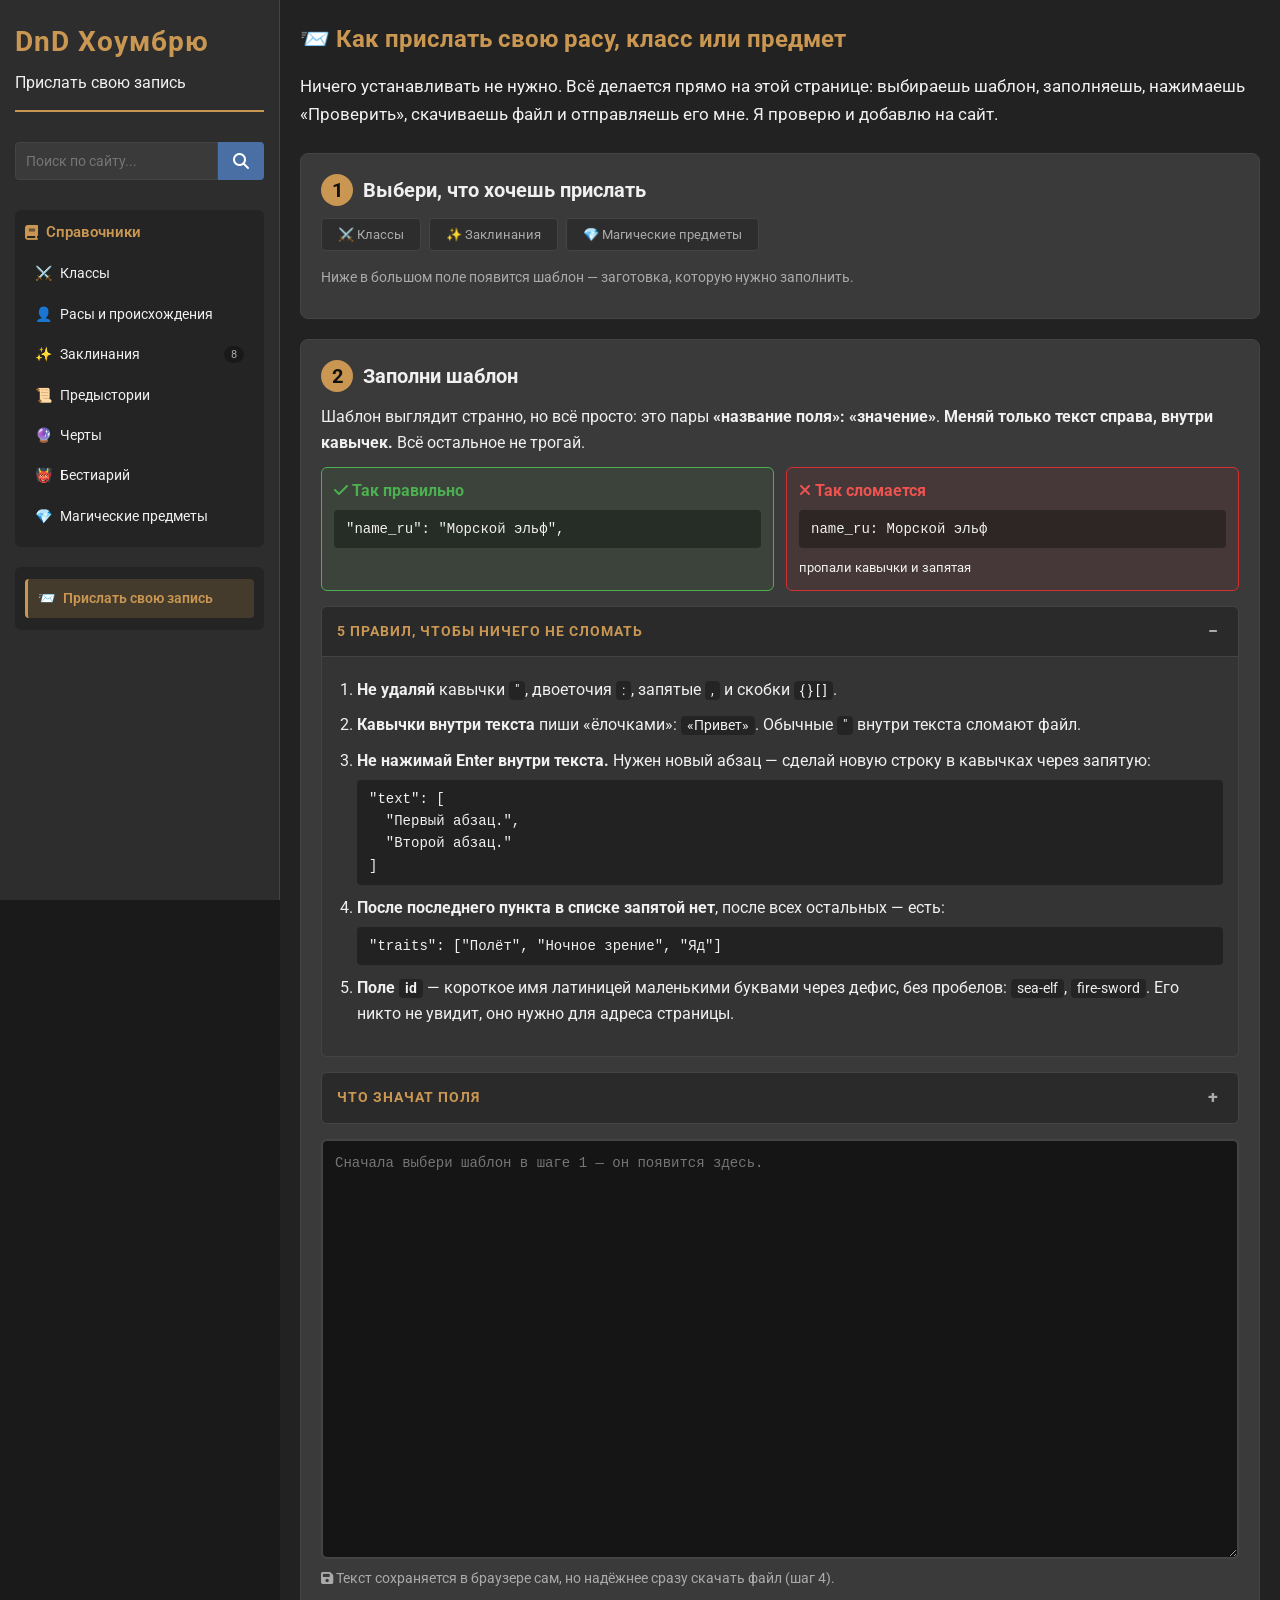
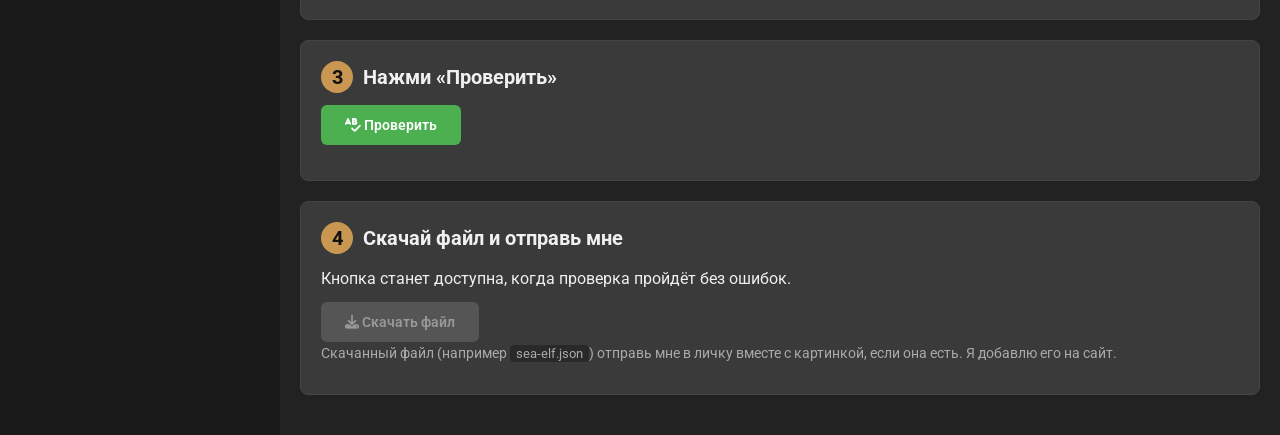
==== help.html @ 5bc646a9 "Сайт-справочник: данные в JSON, каталог, страница записи, страница для игроков Co-Authored-By: Claud" ====
<!DOCTYPE html>
<html lang="ru">
<head>
    <meta charset="UTF-8">
    <meta name="viewport" content="width=device-width, initial-scale=1.0">
    <title>Прислать свою запись</title>
    <link rel="icon" type="image/x-icon" href="favicon.ico">
    <link rel="stylesheet" href="style.css">
    <link href="https://fonts.googleapis.com/css2?family=Roboto:wght@400;700&display=swap" rel="stylesheet">
    <link rel="stylesheet" href="https://cdnjs.cloudflare.com/ajax/libs/font-awesome/6.4.0/css/all.min.css">
</head>
<body>
    <div class="main-container">
        <aside class="sidebar" id="sidebar"></aside>
        <main class="content-area" id="content">
            <div class="help-page">
                <h1 class="section-title">📨 Как прислать свою расу, класс или предмет</h1>
                <p class="help-lead">
                    Ничего устанавливать не нужно. Всё делается прямо на этой странице:
                    выбираешь шаблон, заполняешь, нажимаешь «Проверить», скачиваешь файл и отправляешь его мне.
                    Я проверю и добавлю на сайт.
                </p>

                <!-- ШАГ 1 -->
                <section class="help-step">
                    <h2><span class="step-num">1</span> Выбери, что хочешь прислать</h2>
                    <div class="source-filters" id="template-buttons"></div>
                    <p class="help-note">Ниже в большом поле появится шаблон — заготовка, которую нужно заполнить.</p>
                </section>

                <!-- ШАГ 2 -->
                <section class="help-step">
                    <h2><span class="step-num">2</span> Заполни шаблон</h2>
                    <p>Шаблон выглядит странно, но всё просто: это пары <b>«название поля»: «значение»</b>.
                       <b>Меняй только текст справа, внутри кавычек.</b> Всё остальное не трогай.</p>

                    <div class="help-example">
                        <div class="example-good">
                            <div class="example-title"><i class="fas fa-check"></i> Так правильно</div>
<pre>"name_ru": "Морской эльф",</pre>
                        </div>
                        <div class="example-bad">
                            <div class="example-title"><i class="fas fa-times"></i> Так сломается</div>
<pre>name_ru: Морской эльф</pre>
                            <small>пропали кавычки и запятая</small>
                        </div>
                    </div>

                    <details class="accordion" open>
                        <summary class="accordion-header"><span class="accordion-title">5 правил, чтобы ничего не сломать</span><span class="accordion-icon"></span></summary>
                        <div class="accordion-body">
                            <ol class="help-rules">
                                <li><b>Не удаляй</b> кавычки <code>"</code>, двоеточия <code>:</code>, запятые <code>,</code> и скобки <code>{ } [ ]</code>.</li>
                                <li><b>Кавычки внутри текста</b> пиши «ёлочками»: <code>«Привет»</code>. Обычные <code>"</code> внутри текста сломают файл.</li>
                                <li><b>Не нажимай Enter внутри текста.</b> Нужен новый абзац — сделай новую строку в кавычках через запятую:
<pre>"text": [
  "Первый абзац.",
  "Второй абзац."
]</pre></li>
                                <li><b>После последнего пункта в списке запятой нет</b>, после всех остальных — есть:
<pre>"traits": ["Полёт", "Ночное зрение", "Яд"]</pre></li>
                                <li><b>Поле <code>id</code></b> — короткое имя латиницей маленькими буквами через дефис, без пробелов:
                                    <code>sea-elf</code>, <code>fire-sword</code>. Его никто не увидит, оно нужно для адреса страницы.</li>
                            </ol>
                        </div>
                    </details>

                    <details class="accordion">
                        <summary class="accordion-header"><span class="accordion-title">Что значат поля</span><span class="accordion-icon"></span></summary>
                        <div class="accordion-body">
                            <ul class="help-rules">
                                <li><code>name_ru</code> — название по-русски, <code>name_en</code> — по-английски.</li>
                                <li><code>source</code> — откуда: <code>CST</code> — наша кастомная штука, <code>HB</code> — homebrew из интернета.</li>
                                <li><code>description</code> — 1–2 предложения для карточки в списке.</li>
                                <li><code>traits</code> — короткий список особенностей для карточки.</li>
                                <li><code>image</code> — картинка. Просто пришли мне её отдельным файлом, а поле можно удалить вместе со строкой.</li>
                                <li><code>content</code> — основной текст страницы. Он состоит из блоков:
                                    <code>"title"</code> — заголовок раздела,
                                    <code>"feature"</code> — особенность в рамке,
                                    <code>"list"</code> — список,
                                    <code>"table"</code> — таблица,
                                    <code>"accordion"</code> — раскрывающийся блок (подрасы, подклассы).
                                    Ненужные блоки можно удалить, нужные — скопировать.</li>
                                <li>В тексте можно писать <code>**жирный**</code> и <code>*курсив*</code>.</li>
                                <li>Поле не нужно? Удали строку целиком. Главное — потом нажми «Проверить».</li>
                            </ul>
                        </div>
                    </details>

                    <div class="editor-wrap">
                        <textarea id="editor" spellcheck="false" placeholder="Сначала выбери шаблон в шаге 1 — он появится здесь."></textarea>
                    </div>
                    <p class="help-note"><i class="fas fa-save"></i> Текст сохраняется в браузере сам, но надёжнее сразу скачать файл (шаг 4).</p>
                </section>

                <!-- ШАГ 3 -->
                <section class="help-step">
                    <h2><span class="step-num">3</span> Нажми «Проверить»</h2>
                    <button class="btn-search" id="check-btn"><i class="fas fa-spell-check"></i> Проверить</button>
                    <div id="check-result"></div>
                </section>

                <!-- ШАГ 4 -->
                <section class="help-step">
                    <h2><span class="step-num">4</span> Скачай файл и отправь мне</h2>
                    <p>Кнопка станет доступна, когда проверка пройдёт без ошибок.</p>
                    <button class="btn-search" id="download-btn" disabled><i class="fas fa-download"></i> Скачать файл</button>
                    <p class="help-note">Скачанный файл (например <code>sea-elf.json</code>) отправь мне в личку вместе с картинкой, если она есть.
                       Я добавлю его на сайт.</p>
                </section>

                <!-- ПРЕДПРОСМОТР -->
                <section class="help-step" id="preview-section" hidden>
                    <h2><i class="fas fa-eye"></i> Так это будет выглядеть на сайте</h2>
                    <div id="preview"></div>
                </section>
            </div>
        </main>
    </div>
    <script src="js/core.js"></script>
    <script src="js/help.js"></script>
</body>
</html>
---- style.css ----
/* --- Общие стили --- */
:root {
    --bg-dark: #1a1a1a;
    --sidebar-bg: #2d2d2d;
    --card-bg: #3a3a3a;
    --card-hover: #444;
    --text-light: #f0f0f0;
    --text-muted: #aaa;
    --accent-gold: #c99752;
    --accent-blue: #4a6fa5;
    --accent-green: #4caf50;
    --border-color: #444;
    --content-bg: #222;
}

* {
    margin: 0;
    padding: 0;
    box-sizing: border-box;
    font-family: 'Roboto', sans-serif;
}

body {
    background-color: var(--bg-dark);
    color: var(--text-light);
    min-height: 100vh;
    line-height: 1.6;
}

/* --- Верхняя панель --- */
.top-bar {
    background-color: #252525;
    padding: 8px 20px;
    font-size: 12px;
    border-bottom: 1px solid var(--border-color);
    display: flex;
    justify-content: space-between;
}

.top-links span {
    margin-right: 15px;
    color: var(--text-muted);
    cursor: pointer;
    transition: color 0.3s;
}

.top-links span:hover {
    color: var(--accent-gold);
}

/* --- Основной контейнер --- */
.main-container {
    display: flex;
    min-height: calc(100vh - 40px);
}

/* --- Боковая панель --- */
.sidebar {
    width: 280px;
    background-color: var(--sidebar-bg);
    padding: 20px 15px;
    border-right: 1px solid var(--border-color);
    display: flex;
    flex-direction: column;
    gap: 20px;
    flex-shrink: 0;
}

.sidebar-header {
    padding-bottom: 15px;
    border-bottom: 2px solid var(--accent-gold);
}

.logo-title {
    font-size: 28px;
    font-weight: 700;
    color: var(--accent-gold);
    margin-bottom: 5px;
    letter-spacing: 1px;
}

.page-title {
    font-size: 16px;
    font-weight: 400;
    color: var(--text-light);
}

/* Кнопки спонсоров */
.sponsorship-links {
    display: flex;
    gap: 10px;
    margin: 10px 0;
}

.sponsorship-links button {
    flex: 1;
    padding: 10px;
    border: none;
    border-radius: 4px;
    cursor: pointer;
    font-weight: 600;
    font-size: 14px;
    display: flex;
    align-items: center;
    justify-content: center;
    gap: 8px;
    transition: transform 0.2s, opacity 0.2s;
}

.sponsorship-links button:hover {
    transform: translateY(-2px);
    opacity: 0.9;
}

.btn-boosty {
    background: linear-gradient(135deg, #FF774C, #FF5533);
    color: white;
}

.btn-discord {
    background: linear-gradient(135deg, #5865F2, #4752C4);
    color: white;
}

/* Версии */
.version-filters {
    display: flex;
    gap: 10px;
    margin: 10px 0;
}

.version-item {
    flex: 1;
    padding: 8px;
    text-align: center;
    background: var(--card-bg);
    border: 1px solid var(--border-color);
    border-radius: 4px;
    cursor: pointer;
    font-size: 13px;
    transition: all 0.3s;
}

.version-item.active {
    background: var(--accent-gold);
    color: black;
    font-weight: bold;
    border-color: var(--accent-gold);
}

/* Навигация */
.navigation-menu {
    background: rgba(0, 0, 0, 0.2);
    border-radius: 6px;
    padding: 10px;
}

.menu-title {
    font-size: 15px;
    font-weight: 600;
    margin-bottom: 10px;
    color: var(--accent-gold);
    display: flex;
    align-items: center;
    gap: 8px;
}

.menu-title.active {
    color: var(--accent-green);
}

.menu-list {
    list-style: none;
}

.menu-item {
    padding: 8px 10px;
    margin: 2px 0;
    border-radius: 4px;
    cursor: pointer;
    font-size: 14px;
    display: flex;
    align-items: center;
    gap: 8px;
    transition: all 0.2s;
}

.menu-item:hover {
    background: rgba(255, 255, 255, 0.1);
}

.menu-item.active {
    background: rgba(201, 151, 82, 0.2);
    color: var(--accent-gold);
    font-weight: 600;
    border-left: 3px solid var(--accent-gold);
}

/* Поиск */
.site-search {
    display: flex;
    margin: 10px 0;
}

.site-search input {
    flex: 1;
    padding: 10px;
    background: var(--card-bg);
    border: 1px solid var(--border-color);
    border-radius: 4px 0 0 4px;
    color: var(--text-light);
    font-size: 14px;
}

.site-search button {
    padding: 0 15px;
    background: var(--accent-blue);
    border: none;
    border-radius: 0 4px 4px 0;
    color: white;
    cursor: pointer;
    font-size: 16px;
}

/* Статистика в сайдбаре */
.stats-info {
    margin-top: auto;
    padding: 15px;
    background: rgba(0, 0, 0, 0.2);
    border-radius: 6px;
    border: 1px solid var(--border-color);
}

.stats-info p {
    display: flex;
    align-items: center;
    gap: 10px;
    margin: 10px 0;
    color: var(--text-muted);
    font-size: 14px;
}

/* --- Основная область контента --- */
.content-area {
    flex: 1;
    padding: 20px;
    overflow-y: auto;
    background-color: var(--content-bg);
}

/* Заголовок контента */
.content-header {
    background: var(--card-bg);
    padding: 20px;
    border-radius: 8px;
    margin-bottom: 25px;
    border: 1px solid var(--border-color);
}

.search-bar {
    display: flex;
    gap: 10px;
    margin-bottom: 15px;
}

.search-bar input {
    flex: 1;
    padding: 12px 15px;
    background: var(--sidebar-bg);
    border: 2px solid var(--border-color);
    border-radius: 6px;
    color: var(--text-light);
    font-size: 16px;
    transition: border-color 0.3s;
}

.search-bar input:focus {
    outline: none;
    border-color: var(--accent-gold);
}

.btn-search, .btn-reset {
    padding: 12px 24px;
    border: none;
    border-radius: 6px;
    cursor: pointer;
    font-weight: 600;
    font-size: 14px;
    transition: all 0.3s;
}

.btn-search {
    background: var(--accent-green);
    color: white;
}

.btn-search:hover {
    background: #3d8b40;
    transform: translateY(-2px);
}

.btn-reset {
    background: #666;
    color: white;
}

.btn-reset:hover {
    background: #777;
}

/* Фильтры источников */
.source-filters {
    display: flex;
    flex-wrap: wrap;
    gap: 8px;
    margin-bottom: 15px;
}

.source-btn {
    padding: 8px 16px;
    background: var(--sidebar-bg);
    border: 1px solid var(--border-color);
    border-radius: 4px;
    color: var(--text-muted);
    cursor: pointer;
    font-size: 13px;
    transition: all 0.3s;
}

.source-btn.active {
    background: var(--accent-gold);
    color: black;
    border-color: var(--accent-gold);
    font-weight: 600;
}

.source-btn:hover:not(.active) {
    background: #444;
    color: var(--text-light);
}

.content-stats {
    font-size: 14px;
    color: var(--text-muted);
    padding-top: 10px;
    border-top: 1px solid var(--border-color);
}

/* --- Сетка карточек --- */
.race-grid {
    display: grid;
    grid-template-columns: repeat(auto-fill, minmax(250px, 1fr));
    gap: 20px;
    min-height: 300px;
}

.loading {
    grid-column: 1 / -1;
    text-align: center;
    padding: 60px 20px;
    color: var(--text-muted);
}

.loading i {
    font-size: 48px;
    margin-bottom: 20px;
    color: var(--accent-gold);
}

.loading p {
    font-size: 16px;
}

.empty-state {
    grid-column: 1 / -1;
    text-align: center;
    padding: 60px 20px;
    color: var(--text-muted);
}

.empty-state i {
    font-size: 48px;
    margin-bottom: 20px;
    color: var(--accent-gold);
}

.empty-state h3 {
    font-size: 24px;
    margin-bottom: 10px;
    color: var(--text-light);
}

.empty-state p {
    font-size: 16px;
}

/* Карточка расы */
.race-card {
    background: var(--card-bg);
    border-radius: 8px;
    overflow: hidden;
    border: 1px solid var(--border-color);
    transition: all 0.3s ease;
    cursor: pointer;
    height: 100%;
    display: flex;
    flex-direction: column;
}

.race-card:hover {
    transform: translateY(-5px);
    box-shadow: 0 10px 20px rgba(0, 0, 0, 0.3);
    border-color: var(--accent-gold);
}

.card-image {
    height: 160px;
    background-size: cover;
    background-position: center;
    position: relative;
}

.card-source {
    position: absolute;
    top: 10px;
    right: 10px;
    background: rgba(0, 0, 0, 0.7);
    color: white;
    padding: 4px 8px;
    border-radius: 4px;
    font-size: 11px;
    font-weight: bold;
}

.card-content {
    padding: 15px;
    flex: 1;
    display: flex;
    flex-direction: column;
}

.race-name-ru {
    font-size: 18px;
    font-weight: 700;
    margin-bottom: 5px;
    color: var(--text-light);
}

.race-name-en {
    font-size: 13px;
    color: var(--text-muted);
    margin-bottom: 10px;
    font-style: italic;
}

.race-description {
    font-size: 14px;
    color: var(--text-muted);
    margin-bottom: 15px;
    flex: 1;
}

.race-traits {
    font-size: 12px;
    color: var(--accent-gold);
    margin-top: auto;
    padding-top: 10px;
    border-top: 1px solid var(--border-color);
}

.trait-tag {
    display: inline-block;
    background: rgba(201, 151, 82, 0.2);
    color: var(--accent-gold);
    padding: 2px 8px;
    margin: 2px;
    border-radius: 10px;
    font-size: 11px;
    border: 1px solid rgba(201, 151, 82, 0.3);
}

/* --- Детали расы --- */
.race-detail {
    background: var(--card-bg);
    border-radius: 8px;
    padding: 30px;
    border: 1px solid var(--border-color);
}

.detail-header {
    display: flex;
    justify-content: space-between;
    align-items: center;
    margin-bottom: 30px;
    padding-bottom: 20px;
    border-bottom: 2px solid var(--border-color);
}

.detail-title {
    display: flex;
    flex-direction: column;
    gap: 5px;
}

.detail-name-ru {
    font-size: 32px;
    font-weight: 700;
    color: var(--text-light);
}

.detail-name-en {
    font-size: 18px;
    color: var(--text-muted);
    font-style: italic;
}

.detail-source {
    display: inline-block;
    background: var(--accent-blue);
    color: white;
    padding: 5px 15px;
    border-radius: 20px;
    font-size: 14px;
    font-weight: 600;
}

.btn-back {
    padding: 10px 20px;
    background: #666;
    color: white;
    border: none;
    border-radius: 4px;
    cursor: pointer;
    font-weight: 600;
    display: flex;
    align-items: center;
    gap: 8px;
    transition: background 0.3s;
}

.btn-back:hover {
    background: #777;
}

.detail-content {
    font-size: 16px;
    line-height: 1.8;
}

.detail-content section {
    margin-bottom: 30px;
}

.detail-content h3 {
    color: var(--accent-gold);
    font-size: 24px;
    margin-bottom: 15px;
    padding-bottom: 10px;
    border-bottom: 1px solid var(--border-color);
}

.detail-content h4 {
    color: var(--text-light);
    font-size: 20px;
    margin: 20px 0 10px 0;
}

.detail-content p {
    margin-bottom: 15px;
    color: var(--text-light);
}

.detail-content ul, .detail-content ol {
    margin-left: 20px;
    margin-bottom: 15px;
}

.detail-content li {
    margin-bottom: 8px;
    color: var(--text-light);
}

.feature-block {
    background: rgba(0, 0, 0, 0.2);
    padding: 15px;
    border-radius: 6px;
    margin-bottom: 15px;
    border-left: 3px solid var(--accent-gold);
}

.feature-title {
    color: var(--accent-gold);
    font-weight: bold;
    margin-bottom: 8px;
    font-size: 18px;
}

table {
    width: 100%;
    border-collapse: collapse;
    margin: 15px 0;
}

table th {
    background: var(--sidebar-bg);
    color: var(--accent-gold);
    padding: 12px;
    text-align: left;
    border: 1px solid var(--border-color);
}

table td {
    padding: 10px 12px;
    border: 1px solid var(--border-color);
    color: var(--text-light);
}

/* --- Адаптивность --- */
@media (max-width: 1024px) {
    .main-container {
        flex-direction: column;
    }
    
    .sidebar {
        width: 100%;
        flex-direction: row;
        flex-wrap: wrap;
        gap: 15px;
    }
    
    .stats-info {
        flex-direction: row;
        margin-top: 0;
        border-left: 1px solid var(--border-color);
        padding-left: 15px;
    }
}

@media (max-width: 768px) {
    .race-grid {
        grid-template-columns: repeat(auto-fill, minmax(200px, 1fr));
    }
    
    .source-filters {
        overflow-x: auto;
        padding-bottom: 10px;
    }
    
    .detail-header {
        flex-direction: column;
        align-items: flex-start;
        gap: 20px;
    }
    
    .detail-name-ru {
        font-size: 24px;
    }
}

/* выравнивание по правому краю */
.detail-content blockquote {
    text-align: right;
    font-style: italic;
    border-right: 3px solid var(--accent-gold);
    padding-right: 15px;
    margin: 15px 0;
    color: var(--text-muted);
}

.detail-content blockquote br {
    display: block;
    margin: 10px 0;
}

.detail-content ul {
    margin-left: 20px;
    margin-bottom: 15px;
}

.detail-content li {
    margin-bottom: 8px;
    color: var(--text-light);
    line-height: 1.6;
}

.detail-content li strong {
    color: var(--accent-gold);
}

/* --- Стили для заклинаний --- */

.spells-grid {
    display: grid;
    grid-template-columns: repeat(4, 1fr);
    gap: 15px;
    margin-top: 20px;
}

.spell-card {
    background: var(--card-bg);
    border-radius: 6px;
    padding: 15px;
    cursor: pointer;
    transition: all 0.3s;
    border-left: 4px solid #666;
    height: 100%;
    display: flex;
    flex-direction: column;
}

.spell-card:hover {
    transform: translateY(-3px);
    box-shadow: 0 5px 15px rgba(0, 0, 0, 0.3);
    background: var(--card-hover);
}

.spell-card-header {
    display: flex;
    justify-content: space-between;
    margin-bottom: 10px;
    font-size: 12px;
}

.spell-level {
    color: var(--text-muted);
    font-weight: bold;
}

.spell-school {
    font-weight: bold;
    text-transform: capitalize;
}

.spell-name-ru {
    font-size: 16px;
    font-weight: 700;
    margin-bottom: 5px;
    color: var(--text-light);
    line-height: 1.2;
}

.spell-name-en {
    font-size: 12px;
    color: var(--text-muted);
    margin-bottom: 10px;
    font-style: italic;
    line-height: 1.2;
}

.spell-components {
    font-size: 14px;
    color: var(--accent-gold);
    margin-bottom: 8px;
    display: flex;
    gap: 8px;
}

.spell-components i {
    font-size: 16px;
}

.spell-classes {
    font-size: 11px;
    color: var(--text-muted);
    margin-top: auto;
    padding-top: 10px;
    border-top: 1px solid var(--border-color);
}

/* Детали заклинания */
.spell-detail {
    background: var(--card-bg);
    border-radius: 8px;
    padding: 30px;
    border: 1px solid var(--border-color);
}

.spell-detail .detail-header {
    display: flex;
    justify-content: space-between;
    align-items: center;
    margin-bottom: 30px;
    padding-bottom: 20px;
    border-bottom: 2px solid var(--border-color);
}

.spell-detail .detail-title {
    display: flex;
    flex-direction: column;
    gap: 5px;
    flex: 1;
}

.spell-detail .detail-level {
    display: inline-block;
    padding: 5px 15px;
    border-radius: 20px;
    font-size: 14px;
    font-weight: 600;
    color: white;
    margin-right: 10px;
}

.spell-detail .detail-school {
    display: inline-block;
    padding: 5px 15px;
    border-radius: 20px;
    font-size: 14px;
    font-weight: 600;
    background: var(--sidebar-bg);
    color: var(--text-light);
}

.spell-info-grid {
    display: grid;
    grid-template-columns: repeat(2, 1fr);
    gap: 20px;
    margin-bottom: 30px;
    background: rgba(0, 0, 0, 0.2);
    padding: 20px;
    border-radius: 6px;
}

.info-item {
    display: flex;
    flex-direction: column;
    gap: 5px;
}

.info-label {
    font-size: 14px;
    color: var(--text-muted);
    font-weight: 600;
}

.info-value {
    font-size: 16px;
    color: var(--text-light);
}

.class-tags {
    display: flex;
    flex-wrap: wrap;
    gap: 8px;
    margin-top: 10px;
}

.class-tag {
    display: inline-block;
    background: rgba(74, 111, 165, 0.2);
    color: var(--accent-blue);
    padding: 5px 12px;
    border-radius: 15px;
    font-size: 12px;
    border: 1px solid rgba(74, 111, 165, 0.3);
}

/* Адаптивность для заклинаний */
@media (max-width: 1200px) {
    .spells-grid {
        grid-template-columns: repeat(3, 1fr);
    }
}

@media (max-width: 900px) {
    .spells-grid {
        grid-template-columns: repeat(2, 1fr);
    }
    
    .spell-info-grid {
        grid-template-columns: 1fr;
    }
}

@media (max-width: 600px) {
    .spells-grid {
        grid-template-columns: 1fr;
    }
    
    .spell-detail .detail-header {
        flex-direction: column;
        align-items: flex-start;
        gap: 15px;
    }
}

.spells-grid {
    display: grid;
    grid-template-columns: repeat(4, 1fr);
    gap: 15px;
    margin-top: 20px;
}

.spell-card {
    background: var(--card-bg);
    border: 1px solid var(--border-color);
    border-radius: 8px;
    padding: 15px;
    cursor: pointer;
    transition: transform 0.2s, box-shadow 0.2s;
    border-left: 4px solid #666;
}

.spell-card:hover {
    transform: translateY(-2px);
    box-shadow: 0 5px 15px rgba(0,0,0,0.3);
}

.spell-card-header {
    display: flex;
    justify-content: space-between;
    margin-bottom: 10px;
}

.spell-level {
    font-weight: bold;
    color: var(--accent-gold);
}

.spell-name-ru {
    font-size: 18px;
    font-weight: bold;
    margin-bottom: 5px;
    color: var(--text-light);
}

.spell-name-en {
    font-size: 14px;
    color: var(--text-muted);
    margin-bottom: 10px;
    font-style: italic;
}

.spell-components {
    font-size: 12px;
    color: #aaa;
    margin-bottom: 8px;
}

.spell-classes {
    font-size: 12px;
    color: #888;
}

/* Стили для ссылок в меню */
.menu-item a {
    color: inherit;
    text-decoration: none;
    display: flex;
    align-items: center;
    gap: 8px;
    width: 100%;
}

.menu-item a:hover {
    color: var(--accent-gold);
}

/* Подсветка активной страницы */
.menu-item.active {
    background: rgba(201, 151, 82, 0.2);
    color: var(--accent-gold);
    font-weight: 600;
    border-left: 3px solid var(--accent-gold);
}

.menu-item.active a {
    color: var(--accent-gold);
}

/* --- Стили для аккордеона (выпадающих списков подрас) --- */
.accordion {
    margin: 15px 0;
    border: 1px solid var(--border-color);
    border-radius: 6px;
    overflow: hidden;
    background: rgba(0, 0, 0, 0.1);
}

.accordion-header {
    background: var(--sidebar-bg);
    padding: 12px 15px;
    cursor: pointer;
    display: flex;
    justify-content: space-between;
    align-items: center;
    font-weight: bold;
    font-size: 16px;
    letter-spacing: 1px;
    text-transform: uppercase;
    color: var(--accent-gold);
    transition: background 0.3s;
    border-bottom: 1px solid transparent;
}

.accordion-header:hover {
    background: rgba(201, 151, 82, 0.1);
}

.accordion-header.active {
    border-bottom: 1px solid var(--border-color);
    background: rgba(0, 0, 0, 0.2);
}

.accordion-title {
    flex: 1;
}

.accordion-icon {
    font-size: 18px;
    transition: transform 0.3s ease;
    color: var(--text-muted);
    min-width: 20px;
    text-align: center;
}

.accordion-header.active .accordion-icon {
    transform: rotate(180deg);
    color: var(--accent-gold);
}

.accordion-content {
    max-height: 0;
    overflow: hidden;
    transition: max-height 0.3s cubic-bezier(0, 1, 0, 1);
    background: rgba(0, 0, 0, 0.05);
}

.accordion-content.active {
    max-height: 5000px; /* Очень большое значение */
    transition: max-height 0.5s ease-in-out;
}

.accordion-body {
    padding: 0 15px;
    opacity: 0;
    transform: translateY(-10px);
    transition: 
        opacity 0.2s ease,
        transform 0.2s ease,
        padding 0.3s ease;
}

.accordion-content.active .accordion-body {
    padding: 20px 15px;
    opacity: 1;
    transform: translateY(0);
}

/* Стили для вложенных аккордеонов */
.accordion .accordion {
    margin: 10px 0;
    border: 1px solid rgba(255, 255, 255, 0.1);
}

.accordion .accordion-header {
    background: rgba(0, 0, 0, 0.2);
    font-size: 14px;
    padding: 10px 15px;
}

/* Улучшение отображения контента внутри аккордеона */
.accordion-body p,
.accordion-body ul,
.accordion-body ol,
.accordion-body table {
    margin-bottom: 15px;
}

.accordion-body p:last-child,
.accordion-body ul:last-child,
.accordion-body ol:last-child {
    margin-bottom: 0;
}

/* Дополнительная настройка для плавного закрытия */
.accordion-content:not(.active) .accordion-body {
    transition:
        opacity 0.15s ease 0.05s, /* Задержка при закрытии */
        transform 0.15s ease 0.05s,
        padding 0.3s ease;
}

/* =====================================================================
   Новый движок (js/core.js, list.html, view.html)
   ===================================================================== */

a { color: var(--accent-gold); }
code { background: rgba(0,0,0,0.3); padding: 1px 6px; border-radius: 4px; font-size: 0.9em; }

/* Сайдбар */
.sidebar { position: sticky; top: 0; height: 100vh; overflow-y: auto; }
a.logo-title { display: block; text-decoration: none; }
.menu-count {
    margin-left: auto;
    font-size: 11px;
    color: var(--text-muted);
    background: rgba(0,0,0,0.3);
    border-radius: 10px;
    padding: 0 7px;
}
.menu-count:empty { display: none; }

/* Заголовок раздела и фильтры */
.section-title { font-size: 24px; margin-bottom: 15px; color: var(--accent-gold); }
.filter-group { display: flex; align-items: baseline; gap: 10px; flex-wrap: wrap; }
.filter-label { font-size: 13px; color: var(--text-muted); min-width: 80px; }
.search-group-title { margin: 25px 0 10px; font-size: 20px; color: var(--accent-gold); }

/* Карточки — теперь это ссылки */
a.race-card, a.spell-card { color: inherit; text-decoration: none; }
.card-image-placeholder {
    display: flex; align-items: center; justify-content: center;
    background: linear-gradient(135deg, #3f3a33, #26231f);
}
.card-image-placeholder span { font-size: 64px; font-weight: 700; color: rgba(201,151,82,0.5); }

/* Страница записи */
.detail-header { gap: 15px; flex-wrap: wrap; }
.detail-title { flex: 1; min-width: 200px; }
.detail-badges { display: flex; gap: 8px; flex-wrap: wrap; }
.detail-source-muted { background: var(--sidebar-bg); color: var(--text-light); }
a.btn-back { text-decoration: none; }
.detail-source-line { color: var(--text-muted) !important; }
.detail-content blockquote { overflow-wrap: anywhere; }
.detail-content .spell-info-grid { grid-template-columns: repeat(auto-fill, minmax(220px, 1fr)); }
.detail-content a.entry-link { border-bottom: 1px dashed var(--accent-gold); text-decoration: none; }
.table-wrap { overflow-x: auto; }
.table-title { color: var(--accent-gold); font-size: 16px; margin-top: 15px; }

/* Аккордеон на <details> — работает без JS */
details.accordion > summary { list-style: none; }
details.accordion > summary::-webkit-details-marker { display: none; }
details.accordion .accordion-icon::after { content: '+'; }
details.accordion[open] > summary .accordion-icon::after { content: '−'; }
details.accordion[open] > summary { border-bottom: 1px solid var(--border-color); background: rgba(0,0,0,0.2); }
details.accordion .accordion-body { opacity: 1; transform: none; padding: 20px 15px; }

/* Главная */
.welcome-content h1 { color: var(--accent-gold); font-size: 32px; }
.welcome-content > p { color: var(--text-muted); margin-bottom: 25px; }
.quick-links { display: grid; grid-template-columns: repeat(auto-fill, minmax(200px, 1fr)); gap: 15px; }
.quick-link {
    display: block; padding: 20px; border-radius: 8px; text-decoration: none; color: var(--text-light);
    background: var(--card-bg); border: 1px solid var(--border-color); transition: all 0.2s;
}
.quick-link:hover { border-color: var(--accent-gold); transform: translateY(-3px); }
.quick-link-icon { font-size: 32px; }
.quick-link h3 { margin: 8px 0 4px; }
.quick-link p { color: var(--text-muted); font-size: 13px; }

/* Страница «Прислать свою запись» */
.help-page { max-width: 960px; }
.help-lead { font-size: 17px; margin-bottom: 25px; color: var(--text-light); }
.help-step {
    background: var(--card-bg); border: 1px solid var(--border-color); border-radius: 8px;
    padding: 20px; margin-bottom: 20px;
}
.help-step h2 { font-size: 20px; margin-bottom: 12px; display: flex; align-items: center; gap: 10px; }
.help-step p { margin-bottom: 10px; }
.step-num {
    display: inline-flex; align-items: center; justify-content: center; flex-shrink: 0;
    width: 32px; height: 32px; border-radius: 50%; background: var(--accent-gold); color: #111; font-weight: 700;
}
.help-note { color: var(--text-muted); font-size: 14px; }
.help-step pre, .help-example pre {
    background: rgba(0,0,0,0.35); padding: 8px 12px; border-radius: 4px; margin: 6px 0;
    font-family: Consolas, monospace; font-size: 14px; white-space: pre-wrap;
}
.help-example { display: grid; grid-template-columns: 1fr 1fr; gap: 12px; margin: 12px 0; }
.example-good, .example-bad { padding: 10px 12px; border-radius: 6px; }
.example-good { border: 1px solid var(--accent-green); background: rgba(76,175,80,0.08); }
.example-bad { border: 1px solid #d32f2f; background: rgba(211,47,47,0.08); }
.example-good .example-title { color: var(--accent-green); font-weight: 700; }
.example-bad .example-title { color: #ef5350; font-weight: 700; }
.help-rules { margin-left: 20px; }
.help-rules li { margin-bottom: 10px; }
.editor-wrap { margin-top: 15px; }
#editor {
    width: 100%; min-height: 420px; resize: vertical; padding: 12px;
    background: #151515; color: #e6e6e6; border: 2px solid var(--border-color); border-radius: 6px;
    font-family: Consolas, 'Courier New', monospace; font-size: 14px; line-height: 1.5; tab-size: 2;
}
#editor:focus { outline: none; border-color: var(--accent-gold); }
#check-result { margin-top: 15px; }
.check-ok, .check-error { padding: 14px 16px; border-radius: 6px; }
.check-ok { background: rgba(76,175,80,0.15); border: 1px solid var(--accent-green); }
.check-error { background: rgba(211,47,47,0.15); border: 1px solid #d32f2f; }
.check-error ul { margin: 8px 0 0 20px; }
.check-error .error-line { border-left: 3px solid #d32f2f; }
.btn-search:disabled { background: #555; color: #999; cursor: not-allowed; transform: none; }
@media (max-width: 600px) { .help-example { grid-template-columns: 1fr; } }

/* Сообщение «откройте через сервер» */
.site-notice {
    max-width: 640px; margin: 60px auto; padding: 30px; border-radius: 8px;
    background: var(--card-bg); border: 1px solid var(--accent-gold);
}
.site-notice h2 { color: var(--accent-gold); margin-bottom: 15px; }
.site-notice p { margin-bottom: 10px; }

@media (max-width: 1024px) {
    .sidebar { position: static; height: auto; flex-direction: column; }
    .sidebar .menu-list { display: flex; flex-wrap: wrap; gap: 4px; }
    .sidebar .menu-item { margin: 0; }
}
@media (max-width: 600px) {
    .content-area { padding: 12px; }
    .race-detail { padding: 16px; }
    .search-bar { flex-wrap: wrap; }
}
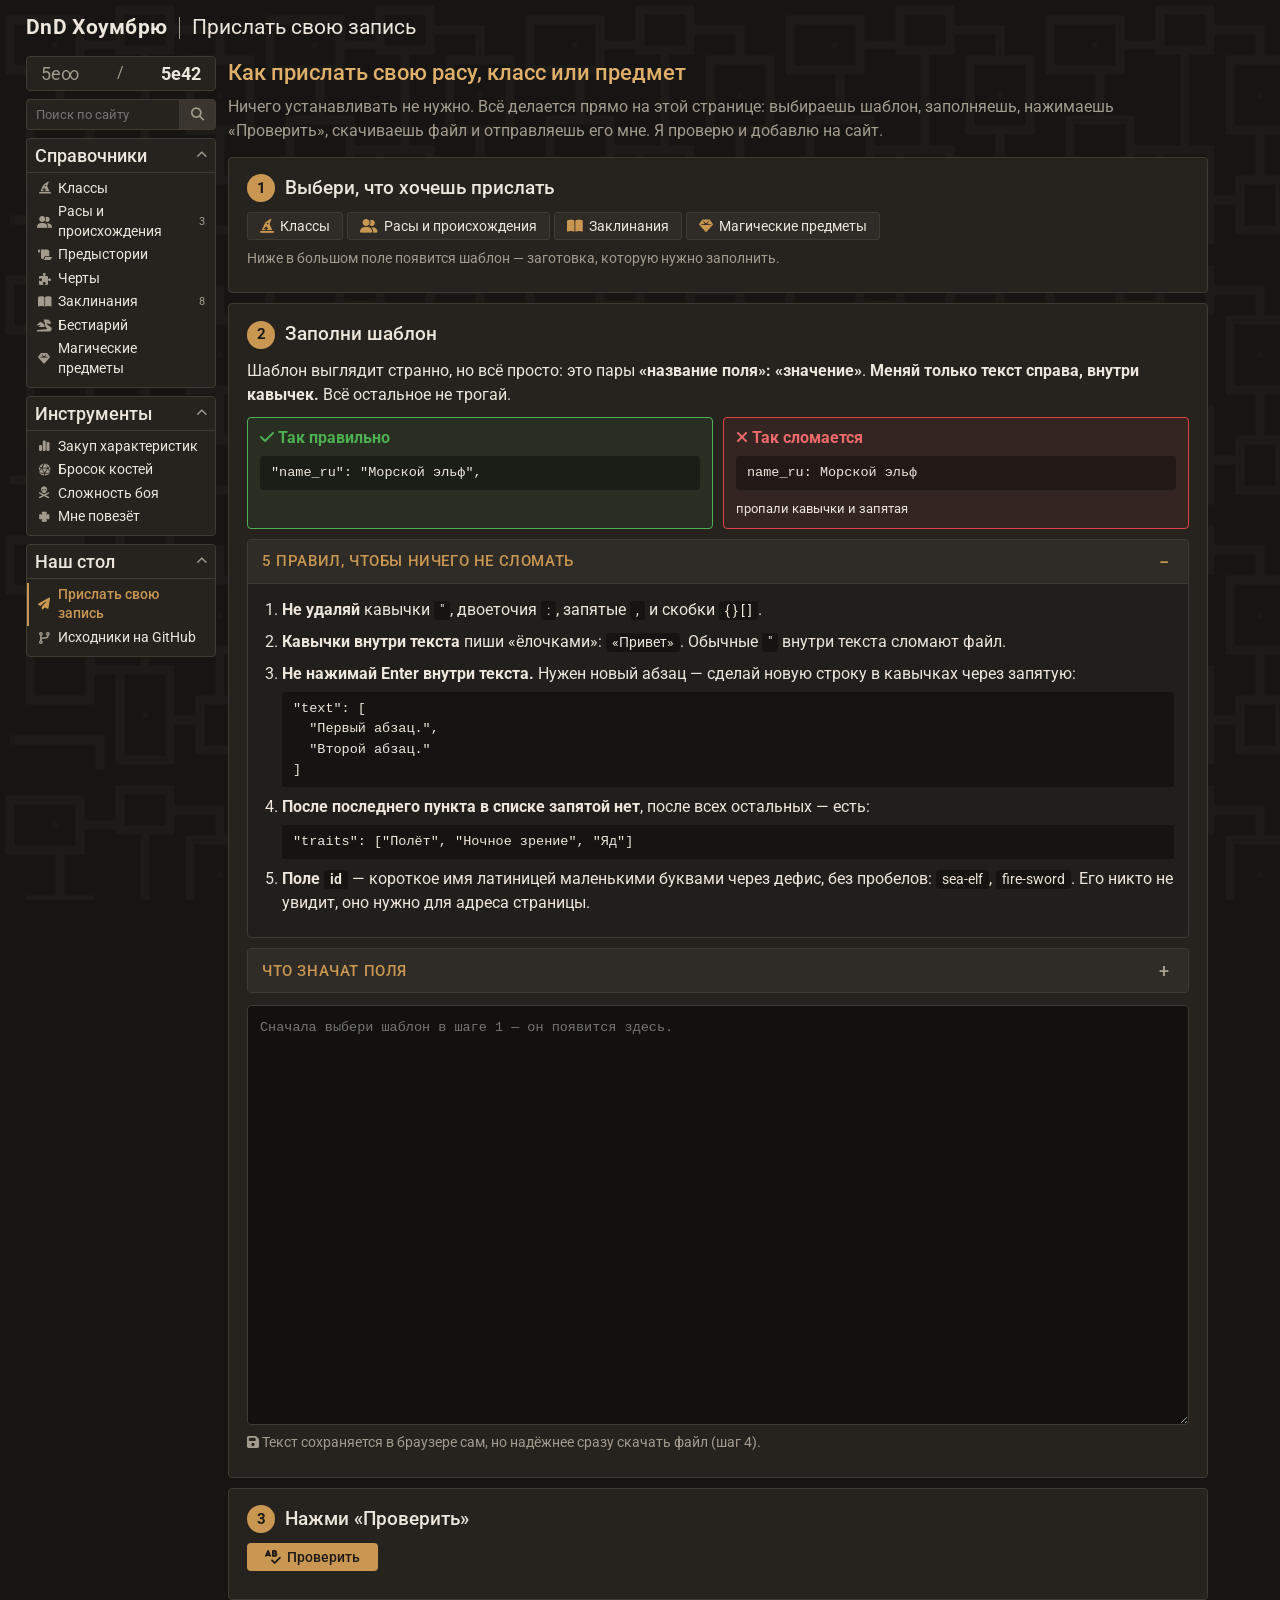
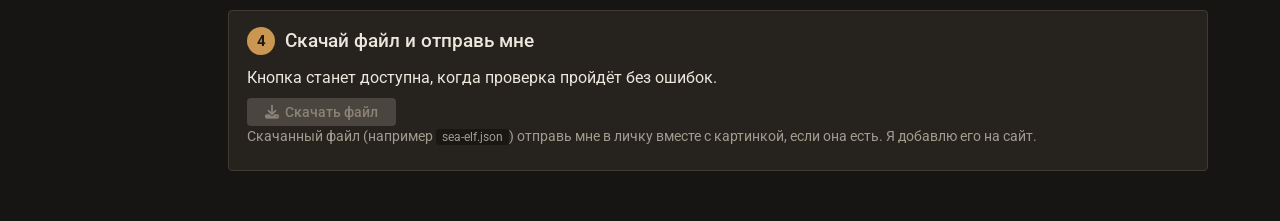
==== commit d8198e6f: "Структура в стиле dnd.su: шапка, меню-блоки, вкладки и списки, страница записи, инструменты Co-Autho" ====
--- a/help.html
+++ b/help.html
@@ -10,11 +10,12 @@
     <link rel="stylesheet" href="https://cdnjs.cloudflare.com/ajax/libs/font-awesome/6.4.0/css/all.min.css">
 </head>
 <body>
+    <div class="page">
     <div class="main-container">
         <aside class="sidebar" id="sidebar"></aside>
         <main class="content-area" id="content">
             <div class="help-page">
-                <h1 class="section-title">📨 Как прислать свою расу, класс или предмет</h1>
+                <h2 class="help-heading">Как прислать свою расу, класс или предмет</h2>
                 <p class="help-lead">
                     Ничего устанавливать не нужно. Всё делается прямо на этой странице:
                     выбираешь шаблон, заполняешь, нажимаешь «Проверить», скачиваешь файл и отправляешь его мне.
@@ -24,7 +25,7 @@
                 <!-- ШАГ 1 -->
                 <section class="help-step">
                     <h2><span class="step-num">1</span> Выбери, что хочешь прислать</h2>
-                    <div class="source-filters" id="template-buttons"></div>
+                    <div class="chips" id="template-buttons"></div>
                     <p class="help-note">Ниже в большом поле появится шаблон — заготовка, которую нужно заполнить.</p>
                 </section>
 
@@ -96,7 +97,7 @@
                 <!-- ШАГ 3 -->
                 <section class="help-step">
                     <h2><span class="step-num">3</span> Нажми «Проверить»</h2>
-                    <button class="btn-search" id="check-btn"><i class="fas fa-spell-check"></i> Проверить</button>
+                    <button class="btn btn-find" id="check-btn"><i class="fas fa-spell-check"></i> Проверить</button>
                     <div id="check-result"></div>
                 </section>
 
@@ -104,7 +105,7 @@
                 <section class="help-step">
                     <h2><span class="step-num">4</span> Скачай файл и отправь мне</h2>
                     <p>Кнопка станет доступна, когда проверка пройдёт без ошибок.</p>
-                    <button class="btn-search" id="download-btn" disabled><i class="fas fa-download"></i> Скачать файл</button>
+                    <button class="btn btn-find" id="download-btn" disabled><i class="fas fa-download"></i> Скачать файл</button>
                     <p class="help-note">Скачанный файл (например <code>sea-elf.json</code>) отправь мне в личку вместе с картинкой, если она есть.
                        Я добавлю его на сайт.</p>
                 </section>
@@ -117,6 +118,7 @@
             </div>
         </main>
     </div>
+    </div>
     <script src="js/core.js"></script>
     <script src="js/help.js"></script>
 </body>
--- a/style.css
+++ b/style.css
@@ -1,1211 +1,1095 @@
-/* --- Общие стили --- */
-:root {
-    --bg-dark: #1a1a1a;
-    --sidebar-bg: #2d2d2d;
-    --card-bg: #3a3a3a;
-    --card-hover: #444;
-    --text-light: #f0f0f0;
-    --text-muted: #aaa;
-    --accent-gold: #c99752;
-    --accent-blue: #4a6fa5;
-    --accent-green: #4caf50;
-    --border-color: #444;
-    --content-bg: #222;
-}
-
-* {
-    margin: 0;
-    padding: 0;
-    box-sizing: border-box;
-    font-family: 'Roboto', sans-serif;
-}
-
-body {
-    background-color: var(--bg-dark);
-    color: var(--text-light);
-    min-height: 100vh;
-    line-height: 1.6;
-}
-
-/* --- Верхняя панель --- */
-.top-bar {
-    background-color: #252525;
-    padding: 8px 20px;
-    font-size: 12px;
-    border-bottom: 1px solid var(--border-color);
-    display: flex;
-    justify-content: space-between;
-}
-
-.top-links span {
-    margin-right: 15px;
-    color: var(--text-muted);
-    cursor: pointer;
-    transition: color 0.3s;
-}
-
-.top-links span:hover {
-    color: var(--accent-gold);
-}
-
-/* --- Основной контейнер --- */
-.main-container {
-    display: flex;
-    min-height: calc(100vh - 40px);
-}
-
-/* --- Боковая панель --- */
-.sidebar {
-    width: 280px;
-    background-color: var(--sidebar-bg);
-    padding: 20px 15px;
-    border-right: 1px solid var(--border-color);
-    display: flex;
-    flex-direction: column;
-    gap: 20px;
-    flex-shrink: 0;
-}
-
-.sidebar-header {
-    padding-bottom: 15px;
-    border-bottom: 2px solid var(--accent-gold);
-}
-
-.logo-title {
-    font-size: 28px;
-    font-weight: 700;
-    color: var(--accent-gold);
-    margin-bottom: 5px;
-    letter-spacing: 1px;
-}
-
-.page-title {
-    font-size: 16px;
-    font-weight: 400;
-    color: var(--text-light);
-}
-
-/* Кнопки спонсоров */
-.sponsorship-links {
-    display: flex;
-    gap: 10px;
-    margin: 10px 0;
-}
-
-.sponsorship-links button {
-    flex: 1;
-    padding: 10px;
-    border: none;
-    border-radius: 4px;
-    cursor: pointer;
-    font-weight: 600;
-    font-size: 14px;
-    display: flex;
-    align-items: center;
-    justify-content: center;
-    gap: 8px;
-    transition: transform 0.2s, opacity 0.2s;
-}
-
-.sponsorship-links button:hover {
-    transform: translateY(-2px);
-    opacity: 0.9;
-}
-
-.btn-boosty {
-    background: linear-gradient(135deg, #FF774C, #FF5533);
-    color: white;
-}
-
-.btn-discord {
-    background: linear-gradient(135deg, #5865F2, #4752C4);
-    color: white;
-}
-
-/* Версии */
-.version-filters {
-    display: flex;
-    gap: 10px;
-    margin: 10px 0;
-}
-
-.version-item {
-    flex: 1;
-    padding: 8px;
-    text-align: center;
-    background: var(--card-bg);
-    border: 1px solid var(--border-color);
-    border-radius: 4px;
-    cursor: pointer;
-    font-size: 13px;
-    transition: all 0.3s;
-}
-
-.version-item.active {
-    background: var(--accent-gold);
-    color: black;
-    font-weight: bold;
-    border-color: var(--accent-gold);
-}
-
-/* Навигация */
-.navigation-menu {
-    background: rgba(0, 0, 0, 0.2);
-    border-radius: 6px;
-    padding: 10px;
-}
-
-.menu-title {
-    font-size: 15px;
-    font-weight: 600;
-    margin-bottom: 10px;
-    color: var(--accent-gold);
-    display: flex;
-    align-items: center;
-    gap: 8px;
-}
-
-.menu-title.active {
-    color: var(--accent-green);
-}
-
-.menu-list {
-    list-style: none;
-}
-
-.menu-item {
-    padding: 8px 10px;
-    margin: 2px 0;
-    border-radius: 4px;
-    cursor: pointer;
-    font-size: 14px;
-    display: flex;
-    align-items: center;
-    gap: 8px;
-    transition: all 0.2s;
-}
-
-.menu-item:hover {
-    background: rgba(255, 255, 255, 0.1);
-}
-
-.menu-item.active {
-    background: rgba(201, 151, 82, 0.2);
-    color: var(--accent-gold);
-    font-weight: 600;
-    border-left: 3px solid var(--accent-gold);
-}
-
-/* Поиск */
-.site-search {
-    display: flex;
-    margin: 10px 0;
-}
-
-.site-search input {
-    flex: 1;
-    padding: 10px;
-    background: var(--card-bg);
-    border: 1px solid var(--border-color);
-    border-radius: 4px 0 0 4px;
-    color: var(--text-light);
-    font-size: 14px;
-}
-
-.site-search button {
-    padding: 0 15px;
-    background: var(--accent-blue);
-    border: none;
-    border-radius: 0 4px 4px 0;
-    color: white;
-    cursor: pointer;
-    font-size: 16px;
-}
-
-/* Статистика в сайдбаре */
-.stats-info {
-    margin-top: auto;
-    padding: 15px;
-    background: rgba(0, 0, 0, 0.2);
-    border-radius: 6px;
-    border: 1px solid var(--border-color);
-}
-
-.stats-info p {
-    display: flex;
-    align-items: center;
-    gap: 10px;
-    margin: 10px 0;
-    color: var(--text-muted);
-    font-size: 14px;
-}
-
-/* --- Основная область контента --- */
-.content-area {
-    flex: 1;
-    padding: 20px;
-    overflow-y: auto;
-    background-color: var(--content-bg);
-}
-
-/* Заголовок контента */
-.content-header {
-    background: var(--card-bg);
-    padding: 20px;
-    border-radius: 8px;
-    margin-bottom: 25px;
-    border: 1px solid var(--border-color);
-}
-
-.search-bar {
-    display: flex;
-    gap: 10px;
-    margin-bottom: 15px;
-}
-
-.search-bar input {
-    flex: 1;
-    padding: 12px 15px;
-    background: var(--sidebar-bg);
-    border: 2px solid var(--border-color);
-    border-radius: 6px;
-    color: var(--text-light);
-    font-size: 16px;
-    transition: border-color 0.3s;
-}
-
-.search-bar input:focus {
-    outline: none;
-    border-color: var(--accent-gold);
-}
-
-.btn-search, .btn-reset {
-    padding: 12px 24px;
-    border: none;
-    border-radius: 6px;
-    cursor: pointer;
-    font-weight: 600;
-    font-size: 14px;
-    transition: all 0.3s;
-}
-
-.btn-search {
-    background: var(--accent-green);
-    color: white;
-}
-
-.btn-search:hover {
-    background: #3d8b40;
-    transform: translateY(-2px);
-}
-
-.btn-reset {
-    background: #666;
-    color: white;
-}
-
-.btn-reset:hover {
-    background: #777;
-}
-
-/* Фильтры источников */
-.source-filters {
-    display: flex;
-    flex-wrap: wrap;
-    gap: 8px;
-    margin-bottom: 15px;
-}
-
-.source-btn {
-    padding: 8px 16px;
-    background: var(--sidebar-bg);
-    border: 1px solid var(--border-color);
-    border-radius: 4px;
-    color: var(--text-muted);
-    cursor: pointer;
-    font-size: 13px;
-    transition: all 0.3s;
-}
-
-.source-btn.active {
-    background: var(--accent-gold);
-    color: black;
-    border-color: var(--accent-gold);
-    font-weight: 600;
-}
-
-.source-btn:hover:not(.active) {
-    background: #444;
-    color: var(--text-light);
-}
-
-.content-stats {
-    font-size: 14px;
-    color: var(--text-muted);
-    padding-top: 10px;
-    border-top: 1px solid var(--border-color);
-}
-
-/* --- Сетка карточек --- */
-.race-grid {
-    display: grid;
-    grid-template-columns: repeat(auto-fill, minmax(250px, 1fr));
-    gap: 20px;
-    min-height: 300px;
-}
-
-.loading {
-    grid-column: 1 / -1;
-    text-align: center;
-    padding: 60px 20px;
-    color: var(--text-muted);
-}
-
-.loading i {
-    font-size: 48px;
-    margin-bottom: 20px;
-    color: var(--accent-gold);
-}
-
-.loading p {
-    font-size: 16px;
-}
-
-.empty-state {
-    grid-column: 1 / -1;
-    text-align: center;
-    padding: 60px 20px;
-    color: var(--text-muted);
-}
-
-.empty-state i {
-    font-size: 48px;
-    margin-bottom: 20px;
-    color: var(--accent-gold);
-}
-
-.empty-state h3 {
-    font-size: 24px;
-    margin-bottom: 10px;
-    color: var(--text-light);
-}
-
-.empty-state p {
-    font-size: 16px;
-}
-
-/* Карточка расы */
-.race-card {
-    background: var(--card-bg);
-    border-radius: 8px;
-    overflow: hidden;
-    border: 1px solid var(--border-color);
-    transition: all 0.3s ease;
-    cursor: pointer;
-    height: 100%;
-    display: flex;
-    flex-direction: column;
-}
-
-.race-card:hover {
-    transform: translateY(-5px);
-    box-shadow: 0 10px 20px rgba(0, 0, 0, 0.3);
-    border-color: var(--accent-gold);
-}
-
-.card-image {
-    height: 160px;
-    background-size: cover;
-    background-position: center;
-    position: relative;
-}
-
-.card-source {
-    position: absolute;
-    top: 10px;
-    right: 10px;
-    background: rgba(0, 0, 0, 0.7);
-    color: white;
-    padding: 4px 8px;
-    border-radius: 4px;
-    font-size: 11px;
-    font-weight: bold;
-}
-
-.card-content {
-    padding: 15px;
-    flex: 1;
-    display: flex;
-    flex-direction: column;
-}
-
-.race-name-ru {
-    font-size: 18px;
-    font-weight: 700;
-    margin-bottom: 5px;
-    color: var(--text-light);
-}
-
-.race-name-en {
-    font-size: 13px;
-    color: var(--text-muted);
-    margin-bottom: 10px;
-    font-style: italic;
-}
-
-.race-description {
-    font-size: 14px;
-    color: var(--text-muted);
-    margin-bottom: 15px;
-    flex: 1;
-}
-
-.race-traits {
-    font-size: 12px;
-    color: var(--accent-gold);
-    margin-top: auto;
-    padding-top: 10px;
-    border-top: 1px solid var(--border-color);
-}
-
-.trait-tag {
-    display: inline-block;
-    background: rgba(201, 151, 82, 0.2);
-    color: var(--accent-gold);
-    padding: 2px 8px;
-    margin: 2px;
-    border-radius: 10px;
-    font-size: 11px;
-    border: 1px solid rgba(201, 151, 82, 0.3);
-}
-
-/* --- Детали расы --- */
-.race-detail {
-    background: var(--card-bg);
-    border-radius: 8px;
-    padding: 30px;
-    border: 1px solid var(--border-color);
-}
-
-.detail-header {
-    display: flex;
-    justify-content: space-between;
-    align-items: center;
-    margin-bottom: 30px;
-    padding-bottom: 20px;
-    border-bottom: 2px solid var(--border-color);
-}
-
-.detail-title {
-    display: flex;
-    flex-direction: column;
-    gap: 5px;
-}
-
-.detail-name-ru {
-    font-size: 32px;
-    font-weight: 700;
-    color: var(--text-light);
-}
-
-.detail-name-en {
-    font-size: 18px;
-    color: var(--text-muted);
-    font-style: italic;
-}
-
-.detail-source {
-    display: inline-block;
-    background: var(--accent-blue);
-    color: white;
-    padding: 5px 15px;
-    border-radius: 20px;
-    font-size: 14px;
-    font-weight: 600;
-}
-
-.btn-back {
-    padding: 10px 20px;
-    background: #666;
-    color: white;
-    border: none;
-    border-radius: 4px;
-    cursor: pointer;
-    font-weight: 600;
-    display: flex;
-    align-items: center;
-    gap: 8px;
-    transition: background 0.3s;
-}
-
-.btn-back:hover {
-    background: #777;
-}
-
-.detail-content {
-    font-size: 16px;
-    line-height: 1.8;
-}
-
-.detail-content section {
-    margin-bottom: 30px;
-}
-
-.detail-content h3 {
-    color: var(--accent-gold);
-    font-size: 24px;
-    margin-bottom: 15px;
-    padding-bottom: 10px;
-    border-bottom: 1px solid var(--border-color);
-}
-
-.detail-content h4 {
-    color: var(--text-light);
-    font-size: 20px;
-    margin: 20px 0 10px 0;
-}
-
-.detail-content p {
-    margin-bottom: 15px;
-    color: var(--text-light);
-}
-
-.detail-content ul, .detail-content ol {
-    margin-left: 20px;
-    margin-bottom: 15px;
-}
-
-.detail-content li {
-    margin-bottom: 8px;
-    color: var(--text-light);
-}
-
-.feature-block {
-    background: rgba(0, 0, 0, 0.2);
-    padding: 15px;
-    border-radius: 6px;
-    margin-bottom: 15px;
-    border-left: 3px solid var(--accent-gold);
-}
-
-.feature-title {
-    color: var(--accent-gold);
-    font-weight: bold;
-    margin-bottom: 8px;
-    font-size: 18px;
-}
-
-table {
-    width: 100%;
-    border-collapse: collapse;
-    margin: 15px 0;
-}
-
-table th {
-    background: var(--sidebar-bg);
-    color: var(--accent-gold);
-    padding: 12px;
-    text-align: left;
-    border: 1px solid var(--border-color);
-}
-
-table td {
-    padding: 10px 12px;
-    border: 1px solid var(--border-color);
-    color: var(--text-light);
-}
-
-/* --- Адаптивность --- */
-@media (max-width: 1024px) {
-    .main-container {
-        flex-direction: column;
-    }
-    
-    .sidebar {
-        width: 100%;
-        flex-direction: row;
-        flex-wrap: wrap;
-        gap: 15px;
-    }
-    
-    .stats-info {
-        flex-direction: row;
-        margin-top: 0;
-        border-left: 1px solid var(--border-color);
-        padding-left: 15px;
-    }
-}
-
-@media (max-width: 768px) {
-    .race-grid {
-        grid-template-columns: repeat(auto-fill, minmax(200px, 1fr));
-    }
-    
-    .source-filters {
-        overflow-x: auto;
-        padding-bottom: 10px;
-    }
-    
-    .detail-header {
-        flex-direction: column;
-        align-items: flex-start;
-        gap: 20px;
-    }
-    
-    .detail-name-ru {
-        font-size: 24px;
-    }
-}
-
-/* выравнивание по правому краю */
-.detail-content blockquote {
-    text-align: right;
-    font-style: italic;
-    border-right: 3px solid var(--accent-gold);
-    padding-right: 15px;
-    margin: 15px 0;
-    color: var(--text-muted);
-}
-
-.detail-content blockquote br {
-    display: block;
-    margin: 10px 0;
-}
-
-.detail-content ul {
-    margin-left: 20px;
-    margin-bottom: 15px;
-}
-
-.detail-content li {
-    margin-bottom: 8px;
-    color: var(--text-light);
-    line-height: 1.6;
-}
-
-.detail-content li strong {
-    color: var(--accent-gold);
-}
-
-/* --- Стили для заклинаний --- */
-
-.spells-grid {
-    display: grid;
-    grid-template-columns: repeat(4, 1fr);
-    gap: 15px;
-    margin-top: 20px;
-}
-
-.spell-card {
-    background: var(--card-bg);
-    border-radius: 6px;
-    padding: 15px;
-    cursor: pointer;
-    transition: all 0.3s;
-    border-left: 4px solid #666;
-    height: 100%;
-    display: flex;
-    flex-direction: column;
-}
-
-.spell-card:hover {
-    transform: translateY(-3px);
-    box-shadow: 0 5px 15px rgba(0, 0, 0, 0.3);
-    background: var(--card-hover);
-}
-
-.spell-card-header {
-    display: flex;
-    justify-content: space-between;
-    margin-bottom: 10px;
-    font-size: 12px;
-}
-
-.spell-level {
-    color: var(--text-muted);
-    font-weight: bold;
-}
-
-.spell-school {
-    font-weight: bold;
-    text-transform: capitalize;
-}
-
-.spell-name-ru {
-    font-size: 16px;
-    font-weight: 700;
-    margin-bottom: 5px;
-    color: var(--text-light);
-    line-height: 1.2;
-}
-
-.spell-name-en {
-    font-size: 12px;
-    color: var(--text-muted);
-    margin-bottom: 10px;
-    font-style: italic;
-    line-height: 1.2;
-}
-
-.spell-components {
-    font-size: 14px;
-    color: var(--accent-gold);
-    margin-bottom: 8px;
-    display: flex;
-    gap: 8px;
-}
-
-.spell-components i {
-    font-size: 16px;
-}
-
-.spell-classes {
-    font-size: 11px;
-    color: var(--text-muted);
-    margin-top: auto;
-    padding-top: 10px;
-    border-top: 1px solid var(--border-color);
-}
-
-/* Детали заклинания */
-.spell-detail {
-    background: var(--card-bg);
-    border-radius: 8px;
-    padding: 30px;
-    border: 1px solid var(--border-color);
-}
-
-.spell-detail .detail-header {
-    display: flex;
-    justify-content: space-between;
-    align-items: center;
-    margin-bottom: 30px;
-    padding-bottom: 20px;
-    border-bottom: 2px solid var(--border-color);
-}
-
-.spell-detail .detail-title {
-    display: flex;
-    flex-direction: column;
-    gap: 5px;
-    flex: 1;
-}
-
-.spell-detail .detail-level {
-    display: inline-block;
-    padding: 5px 15px;
-    border-radius: 20px;
-    font-size: 14px;
-    font-weight: 600;
-    color: white;
-    margin-right: 10px;
-}
-
-.spell-detail .detail-school {
-    display: inline-block;
-    padding: 5px 15px;
-    border-radius: 20px;
-    font-size: 14px;
-    font-weight: 600;
-    background: var(--sidebar-bg);
-    color: var(--text-light);
-}
-
-.spell-info-grid {
-    display: grid;
-    grid-template-columns: repeat(2, 1fr);
-    gap: 20px;
-    margin-bottom: 30px;
-    background: rgba(0, 0, 0, 0.2);
-    padding: 20px;
-    border-radius: 6px;
-}
-
-.info-item {
-    display: flex;
-    flex-direction: column;
-    gap: 5px;
-}
-
-.info-label {
-    font-size: 14px;
-    color: var(--text-muted);
-    font-weight: 600;
-}
-
-.info-value {
-    font-size: 16px;
-    color: var(--text-light);
-}
-
-.class-tags {
-    display: flex;
-    flex-wrap: wrap;
-    gap: 8px;
-    margin-top: 10px;
-}
-
-.class-tag {
-    display: inline-block;
-    background: rgba(74, 111, 165, 0.2);
-    color: var(--accent-blue);
-    padding: 5px 12px;
-    border-radius: 15px;
-    font-size: 12px;
-    border: 1px solid rgba(74, 111, 165, 0.3);
-}
-
-/* Адаптивность для заклинаний */
-@media (max-width: 1200px) {
-    .spells-grid {
-        grid-template-columns: repeat(3, 1fr);
-    }
-}
-
-@media (max-width: 900px) {
-    .spells-grid {
-        grid-template-columns: repeat(2, 1fr);
-    }
-    
-    .spell-info-grid {
-        grid-template-columns: 1fr;
-    }
-}
-
-@media (max-width: 600px) {
-    .spells-grid {
-        grid-template-columns: 1fr;
-    }
-    
-    .spell-detail .detail-header {
-        flex-direction: column;
-        align-items: flex-start;
-        gap: 15px;
-    }
-}
-
-.spells-grid {
-    display: grid;
-    grid-template-columns: repeat(4, 1fr);
-    gap: 15px;
-    margin-top: 20px;
-}
-
-.spell-card {
-    background: var(--card-bg);
-    border: 1px solid var(--border-color);
-    border-radius: 8px;
-    padding: 15px;
-    cursor: pointer;
-    transition: transform 0.2s, box-shadow 0.2s;
-    border-left: 4px solid #666;
-}
-
-.spell-card:hover {
-    transform: translateY(-2px);
-    box-shadow: 0 5px 15px rgba(0,0,0,0.3);
-}
-
-.spell-card-header {
-    display: flex;
-    justify-content: space-between;
-    margin-bottom: 10px;
-}
-
-.spell-level {
-    font-weight: bold;
-    color: var(--accent-gold);
-}
-
-.spell-name-ru {
-    font-size: 18px;
-    font-weight: bold;
-    margin-bottom: 5px;
-    color: var(--text-light);
-}
-
-.spell-name-en {
-    font-size: 14px;
-    color: var(--text-muted);
-    margin-bottom: 10px;
-    font-style: italic;
-}
-
-.spell-components {
-    font-size: 12px;
-    color: #aaa;
-    margin-bottom: 8px;
-}
-
-.spell-classes {
-    font-size: 12px;
-    color: #888;
-}
-
-/* Стили для ссылок в меню */
-.menu-item a {
-    color: inherit;
-    text-decoration: none;
-    display: flex;
-    align-items: center;
-    gap: 8px;
-    width: 100%;
-}
-
-.menu-item a:hover {
-    color: var(--accent-gold);
-}
-
-/* Подсветка активной страницы */
-.menu-item.active {
-    background: rgba(201, 151, 82, 0.2);
-    color: var(--accent-gold);
-    font-weight: 600;
-    border-left: 3px solid var(--accent-gold);
-}
-
-.menu-item.active a {
-    color: var(--accent-gold);
-}
-
-/* --- Стили для аккордеона (выпадающих списков подрас) --- */
-.accordion {
-    margin: 15px 0;
-    border: 1px solid var(--border-color);
-    border-radius: 6px;
-    overflow: hidden;
-    background: rgba(0, 0, 0, 0.1);
-}
-
-.accordion-header {
-    background: var(--sidebar-bg);
-    padding: 12px 15px;
-    cursor: pointer;
-    display: flex;
-    justify-content: space-between;
-    align-items: center;
-    font-weight: bold;
-    font-size: 16px;
-    letter-spacing: 1px;
-    text-transform: uppercase;
-    color: var(--accent-gold);
-    transition: background 0.3s;
-    border-bottom: 1px solid transparent;
-}
-
-.accordion-header:hover {
-    background: rgba(201, 151, 82, 0.1);
-}
-
-.accordion-header.active {
-    border-bottom: 1px solid var(--border-color);
-    background: rgba(0, 0, 0, 0.2);
-}
-
-.accordion-title {
-    flex: 1;
-}
-
-.accordion-icon {
-    font-size: 18px;
-    transition: transform 0.3s ease;
-    color: var(--text-muted);
-    min-width: 20px;
-    text-align: center;
-}
-
-.accordion-header.active .accordion-icon {
-    transform: rotate(180deg);
-    color: var(--accent-gold);
-}
-
-.accordion-content {
-    max-height: 0;
-    overflow: hidden;
-    transition: max-height 0.3s cubic-bezier(0, 1, 0, 1);
-    background: rgba(0, 0, 0, 0.05);
-}
-
-.accordion-content.active {
-    max-height: 5000px; /* Очень большое значение */
-    transition: max-height 0.5s ease-in-out;
-}
-
-.accordion-body {
-    padding: 0 15px;
-    opacity: 0;
-    transform: translateY(-10px);
-    transition: 
-        opacity 0.2s ease,
-        transform 0.2s ease,
-        padding 0.3s ease;
-}
-
-.accordion-content.active .accordion-body {
-    padding: 20px 15px;
-    opacity: 1;
-    transform: translateY(0);
-}
-
-/* Стили для вложенных аккордеонов */
-.accordion .accordion {
-    margin: 10px 0;
-    border: 1px solid rgba(255, 255, 255, 0.1);
-}
-
-.accordion .accordion-header {
-    background: rgba(0, 0, 0, 0.2);
-    font-size: 14px;
-    padding: 10px 15px;
-}
-
-/* Улучшение отображения контента внутри аккордеона */
-.accordion-body p,
-.accordion-body ul,
-.accordion-body ol,
-.accordion-body table {
-    margin-bottom: 15px;
-}
-
-.accordion-body p:last-child,
-.accordion-body ul:last-child,
-.accordion-body ol:last-child {
-    margin-bottom: 0;
-}
-
-/* Дополнительная настройка для плавного закрытия */
-.accordion-content:not(.active) .accordion-body {
-    transition:
-        opacity 0.15s ease 0.05s, /* Задержка при закрытии */
-        transform 0.15s ease 0.05s,
-        padding 0.3s ease;
-}
-
-/* =====================================================================
-   Новый движок (js/core.js, list.html, view.html)
-   ===================================================================== */
-
-a { color: var(--accent-gold); }
-code { background: rgba(0,0,0,0.3); padding: 1px 6px; border-radius: 4px; font-size: 0.9em; }
-
-/* Сайдбар */
-.sidebar { position: sticky; top: 0; height: 100vh; overflow-y: auto; }
-a.logo-title { display: block; text-decoration: none; }
-.menu-count {
-    margin-left: auto;
-    font-size: 11px;
-    color: var(--text-muted);
-    background: rgba(0,0,0,0.3);
-    border-radius: 10px;
-    padding: 0 7px;
-}
-.menu-count:empty { display: none; }
-
-/* Заголовок раздела и фильтры */
-.section-title { font-size: 24px; margin-bottom: 15px; color: var(--accent-gold); }
-.filter-group { display: flex; align-items: baseline; gap: 10px; flex-wrap: wrap; }
-.filter-label { font-size: 13px; color: var(--text-muted); min-width: 80px; }
-.search-group-title { margin: 25px 0 10px; font-size: 20px; color: var(--accent-gold); }
-
-/* Карточки — теперь это ссылки */
-a.race-card, a.spell-card { color: inherit; text-decoration: none; }
-.card-image-placeholder {
-    display: flex; align-items: center; justify-content: center;
-    background: linear-gradient(135deg, #3f3a33, #26231f);
-}
-.card-image-placeholder span { font-size: 64px; font-weight: 700; color: rgba(201,151,82,0.5); }
-
-/* Страница записи */
-.detail-header { gap: 15px; flex-wrap: wrap; }
-.detail-title { flex: 1; min-width: 200px; }
-.detail-badges { display: flex; gap: 8px; flex-wrap: wrap; }
-.detail-source-muted { background: var(--sidebar-bg); color: var(--text-light); }
-a.btn-back { text-decoration: none; }
-.detail-source-line { color: var(--text-muted) !important; }
-.detail-content blockquote { overflow-wrap: anywhere; }
-.detail-content .spell-info-grid { grid-template-columns: repeat(auto-fill, minmax(220px, 1fr)); }
-.detail-content a.entry-link { border-bottom: 1px dashed var(--accent-gold); text-decoration: none; }
-.table-wrap { overflow-x: auto; }
-.table-title { color: var(--accent-gold); font-size: 16px; margin-top: 15px; }
-
-/* Аккордеон на <details> — работает без JS */
-details.accordion > summary { list-style: none; }
-details.accordion > summary::-webkit-details-marker { display: none; }
-details.accordion .accordion-icon::after { content: '+'; }
-details.accordion[open] > summary .accordion-icon::after { content: '−'; }
-details.accordion[open] > summary { border-bottom: 1px solid var(--border-color); background: rgba(0,0,0,0.2); }
-details.accordion .accordion-body { opacity: 1; transform: none; padding: 20px 15px; }
-
-/* Главная */
-.welcome-content h1 { color: var(--accent-gold); font-size: 32px; }
-.welcome-content > p { color: var(--text-muted); margin-bottom: 25px; }
-.quick-links { display: grid; grid-template-columns: repeat(auto-fill, minmax(200px, 1fr)); gap: 15px; }
-.quick-link {
-    display: block; padding: 20px; border-radius: 8px; text-decoration: none; color: var(--text-light);
-    background: var(--card-bg); border: 1px solid var(--border-color); transition: all 0.2s;
-}
-.quick-link:hover { border-color: var(--accent-gold); transform: translateY(-3px); }
-.quick-link-icon { font-size: 32px; }
-.quick-link h3 { margin: 8px 0 4px; }
-.quick-link p { color: var(--text-muted); font-size: 13px; }
-
-/* Страница «Прислать свою запись» */
-.help-page { max-width: 960px; }
-.help-lead { font-size: 17px; margin-bottom: 25px; color: var(--text-light); }
-.help-step {
-    background: var(--card-bg); border: 1px solid var(--border-color); border-radius: 8px;
-    padding: 20px; margin-bottom: 20px;
-}
-.help-step h2 { font-size: 20px; margin-bottom: 12px; display: flex; align-items: center; gap: 10px; }
-.help-step p { margin-bottom: 10px; }
-.step-num {
-    display: inline-flex; align-items: center; justify-content: center; flex-shrink: 0;
-    width: 32px; height: 32px; border-radius: 50%; background: var(--accent-gold); color: #111; font-weight: 700;
-}
-.help-note { color: var(--text-muted); font-size: 14px; }
-.help-step pre, .help-example pre {
-    background: rgba(0,0,0,0.35); padding: 8px 12px; border-radius: 4px; margin: 6px 0;
-    font-family: Consolas, monospace; font-size: 14px; white-space: pre-wrap;
-}
-.help-example { display: grid; grid-template-columns: 1fr 1fr; gap: 12px; margin: 12px 0; }
-.example-good, .example-bad { padding: 10px 12px; border-radius: 6px; }
-.example-good { border: 1px solid var(--accent-green); background: rgba(76,175,80,0.08); }
-.example-bad { border: 1px solid #d32f2f; background: rgba(211,47,47,0.08); }
-.example-good .example-title { color: var(--accent-green); font-weight: 700; }
-.example-bad .example-title { color: #ef5350; font-weight: 700; }
-.help-rules { margin-left: 20px; }
-.help-rules li { margin-bottom: 10px; }
-.editor-wrap { margin-top: 15px; }
-#editor {
-    width: 100%; min-height: 420px; resize: vertical; padding: 12px;
-    background: #151515; color: #e6e6e6; border: 2px solid var(--border-color); border-radius: 6px;
-    font-family: Consolas, 'Courier New', monospace; font-size: 14px; line-height: 1.5; tab-size: 2;
-}
-#editor:focus { outline: none; border-color: var(--accent-gold); }
-#check-result { margin-top: 15px; }
-.check-ok, .check-error { padding: 14px 16px; border-radius: 6px; }
-.check-ok { background: rgba(76,175,80,0.15); border: 1px solid var(--accent-green); }
-.check-error { background: rgba(211,47,47,0.15); border: 1px solid #d32f2f; }
-.check-error ul { margin: 8px 0 0 20px; }
-.check-error .error-line { border-left: 3px solid #d32f2f; }
-.btn-search:disabled { background: #555; color: #999; cursor: not-allowed; transform: none; }
-@media (max-width: 600px) { .help-example { grid-template-columns: 1fr; } }
-
-/* Сообщение «откройте через сервер» */
-.site-notice {
-    max-width: 640px; margin: 60px auto; padding: 30px; border-radius: 8px;
-    background: var(--card-bg); border: 1px solid var(--accent-gold);
-}
-.site-notice h2 { color: var(--accent-gold); margin-bottom: 15px; }
-.site-notice p { margin-bottom: 10px; }
-
-@media (max-width: 1024px) {
-    .sidebar { position: static; height: auto; flex-direction: column; }
-    .sidebar .menu-list { display: flex; flex-wrap: wrap; gap: 4px; }
-    .sidebar .menu-item { margin: 0; }
-}
-@media (max-width: 600px) {
-    .content-area { padding: 12px; }
-    .race-detail { padding: 16px; }
-    .search-bar { flex-wrap: wrap; }
-}+/* =====================================================================
+   Палитра (тёмно-оранжевая) и общие стили
+   ===================================================================== */
+:root {
+    --bg: #161513;
+    --panel: #26231f;
+    --panel-2: #2f2b26;
+    --panel-3: #3a352e;
+    --line: #3f3a32;
+    --line-soft: #34302a;
+    --text: #ece6dc;
+    --text-muted: #a39b8e;
+    --gold: #c99752;
+    --gold-light: #e0b06a;
+    --gold-dark: #a87a3c;
+    --green: #4caf50;
+    --red: #d84343;
+    --blue: #5b8fd6;
+    --radius: 4px;
+}
+
+* {
+    margin: 0;
+    padding: 0;
+    box-sizing: border-box;
+    font-family: 'Roboto', sans-serif;
+}
+
+body {
+    color: var(--text);
+    line-height: 1.5;
+    min-height: 100vh;
+    background-color: var(--bg);
+    /* Свой узор «карта подземелья» */
+    background-image: url("data:image/svg+xml,%3Csvg xmlns='http://www.w3.org/2000/svg' width='260' height='260' viewBox='0 0 260 260'%3E%3Cg fill='none' stroke='%231d1b18' stroke-width='9'%3E%3Cpath d='M10 20h70v50H10zM120 10h50v40h-50zM190 60h60v70h-60zM30 120h60v60H30zM120 150h50v90h-50zM200 180h40v50h-40z'/%3E%3Cpath d='M80 45h40M145 50v100M170 30h50v30M60 70v50M90 150h30M170 200h30M220 130v50M10 220h90v30'/%3E%3C/g%3E%3Cg fill='%231b1916'%3E%3Ccircle cx='55' cy='45' r='3'/%3E%3Ccircle cx='220' cy='95' r='3'/%3E%3Ccircle cx='145' cy='195' r='3'/%3E%3C/g%3E%3C/svg%3E");
+    background-attachment: fixed;
+}
+
+a { color: var(--gold); text-decoration: none; }
+a:hover { color: var(--gold-light); }
+
+code {
+    background: rgba(0, 0, 0, 0.35);
+    padding: 1px 6px;
+    border-radius: 3px;
+    font-size: 0.9em;
+}
+
+.card {
+    background: var(--panel);
+    border: 1px solid var(--line);
+    border-radius: var(--radius);
+}
+
+/* =====================================================================
+   Каркас: шапка + колонка меню + контент
+   ===================================================================== */
+.page {
+    max-width: 1260px;
+    margin: 0 auto;
+    padding: 0 16px 40px;
+}
+
+.page-header {
+    display: flex;
+    align-items: center;
+    gap: 12px;
+    padding: 12px 0;
+    min-height: 54px;
+}
+
+.brand {
+    font-size: 21px;
+    font-weight: 700;
+    color: var(--text);
+    letter-spacing: 0.3px;
+    white-space: nowrap;
+}
+
+.brand:hover { color: var(--gold-light); }
+
+.brand-sep {
+    width: 1px;
+    height: 22px;
+    background: var(--text-muted);
+}
+
+.page-name {
+    font-size: 21px;
+    font-weight: 400;
+    color: var(--text);
+    white-space: nowrap;
+    overflow: hidden;
+    text-overflow: ellipsis;
+}
+
+.menu-toggle {
+    display: none;
+    background: var(--panel-2);
+    border: 1px solid var(--line);
+    color: var(--text);
+    border-radius: var(--radius);
+    width: 38px;
+    height: 34px;
+    cursor: pointer;
+    font-size: 16px;
+}
+
+.main-container {
+    display: flex;
+    align-items: flex-start;
+    gap: 12px;
+}
+
+.content-area {
+    flex: 1;
+    min-width: 0;
+}
+
+/* =====================================================================
+   Боковое меню
+   ===================================================================== */
+.sidebar {
+    width: 190px;
+    flex-shrink: 0;
+    display: flex;
+    flex-direction: column;
+    gap: 8px;
+    position: sticky;
+    top: 8px;
+    max-height: calc(100vh - 16px);
+    overflow-y: auto;
+    scrollbar-width: thin;
+}
+
+.edition-switch {
+    display: flex;
+    align-items: center;
+    justify-content: space-between;
+    background: var(--panel);
+    border: 1px solid var(--line);
+    border-radius: var(--radius);
+    padding: 4px 10px;
+    color: var(--text-muted);
+}
+
+.edition {
+    background: none;
+    border: none;
+    color: var(--text-muted);
+    font-size: 18px;
+    cursor: pointer;
+    padding: 2px 4px;
+}
+
+.edition:hover { color: var(--text); }
+.edition.active { color: var(--text); font-weight: 700; cursor: default; }
+
+.site-search { display: flex; }
+
+.site-search input {
+    flex: 1;
+    min-width: 0;
+    padding: 7px 9px;
+    background: var(--panel);
+    border: 1px solid var(--line);
+    border-right: none;
+    border-radius: var(--radius) 0 0 var(--radius);
+    color: var(--text);
+    font-size: 13px;
+}
+
+.site-search input:focus { outline: none; border-color: var(--gold-dark); }
+
+.site-search button {
+    padding: 0 11px;
+    background: var(--panel-3);
+    border: 1px solid var(--line);
+    border-radius: 0 var(--radius) var(--radius) 0;
+    color: var(--text-muted);
+    cursor: pointer;
+}
+
+.site-search button:hover { color: var(--gold); }
+
+.menu-block {
+    background: var(--panel);
+    border: 1px solid var(--line);
+    border-radius: var(--radius);
+}
+
+.menu-block-title {
+    width: 100%;
+    display: flex;
+    align-items: center;
+    justify-content: space-between;
+    background: none;
+    border: none;
+    border-bottom: 1px solid var(--line);
+    padding: 6px 8px;
+    color: var(--text);
+    font-size: 18px;
+    font-weight: 500;
+    cursor: pointer;
+    text-align: left;
+}
+
+.menu-block-title i {
+    font-size: 11px;
+    color: var(--text-muted);
+    transition: transform 0.2s;
+}
+
+.menu-block-title:hover { color: var(--gold-light); }
+.menu-block.collapsed .menu-block-title { border-bottom-color: transparent; }
+.menu-block.collapsed .menu-block-title i { transform: rotate(180deg); }
+.menu-block.collapsed .menu-list { display: none; }
+
+.menu-list {
+    list-style: none;
+    padding: 4px 0 6px;
+}
+
+.menu-item a {
+    display: flex;
+    align-items: center;
+    gap: 6px;
+    padding: 2px 10px;
+    color: var(--text);
+    font-size: 13.5px;
+    line-height: 1.45;
+}
+
+.menu-item a i { color: var(--text-muted); font-size: 12px; }
+.menu-item a:hover, .menu-item a:hover i { color: var(--gold-light); }
+
+.menu-item.active a {
+    color: var(--gold);
+    font-weight: 500;
+    box-shadow: inset 2px 0 0 var(--gold);
+}
+
+.menu-item.active a i { color: var(--gold); }
+
+.menu-count {
+    margin-left: auto;
+    font-size: 10.5px;
+    color: var(--text-muted);
+}
+
+.menu-count:empty { display: none; }
+
+/* =====================================================================
+   Кнопки, поля, вкладки, фильтры
+   ===================================================================== */
+.btn {
+    display: inline-flex;
+    align-items: center;
+    justify-content: center;
+    gap: 6px;
+    padding: 6px 18px;
+    border: none;
+    border-radius: var(--radius);
+    font-size: 14px;
+    font-weight: 500;
+    cursor: pointer;
+    white-space: nowrap;
+    transition: background 0.2s, filter 0.2s;
+}
+
+.btn-find { background: var(--gold); color: #1d1a16; }
+.btn-find:hover { background: var(--gold-light); color: #1d1a16; }
+.btn-find:disabled { background: #4a453e; color: #8a8378; cursor: not-allowed; }
+.btn-reset { background: var(--panel-3); color: var(--text); border: 1px solid var(--line); }
+.btn-reset:hover { background: #48423a; color: var(--text); }
+.btn-small { padding: 4px 12px; font-size: 13px; }
+
+.tabs {
+    display: flex;
+    gap: 6px;
+    margin-bottom: 6px;
+}
+
+.tab {
+    flex: 1;
+    padding: 3px 10px;
+    border: none;
+    border-radius: var(--radius);
+    background: var(--panel-3);
+    color: var(--text-muted);
+    font-size: 13px;
+    text-align: center;
+    cursor: pointer;
+}
+
+.tab:hover { background: #46403a; color: var(--text); }
+.tab.active { background: var(--gold-dark); color: #1d1a16; font-weight: 500; }
+.tab-count { opacity: 0.7; font-size: 11px; }
+
+.toolbar {
+    display: flex;
+    flex-wrap: wrap;
+    gap: 6px;
+    margin-bottom: 6px;
+}
+
+.search-input {
+    position: relative;
+    flex: 1 1 220px;
+    display: flex;
+}
+
+.search-input input, .filter-select, #dice-formula {
+    width: 100%;
+    padding: 6px 10px;
+    background: var(--panel);
+    border: 1px solid var(--line);
+    border-radius: var(--radius);
+    color: var(--text);
+    font-size: 13.5px;
+}
+
+.search-input i {
+    position: absolute;
+    right: 10px;
+    top: 50%;
+    transform: translateY(-50%);
+    color: var(--text-muted);
+    font-size: 12px;
+    pointer-events: none;
+}
+
+.filter-select {
+    flex: 1 1 140px;
+    width: auto;
+    max-width: 200px;
+    cursor: pointer;
+    color: var(--text-muted);
+}
+
+.filter-select.has-value { color: var(--gold-light); border-color: var(--gold-dark); }
+.filter-select option { background: var(--panel); color: var(--text); }
+
+.search-input input:focus, .filter-select:focus, #dice-formula:focus {
+    outline: none;
+    border-color: var(--gold);
+}
+
+.chips {
+    display: flex;
+    flex-wrap: wrap;
+    gap: 4px;
+    margin-bottom: 8px;
+}
+
+.chip {
+    padding: 2px 8px;
+    background: var(--panel-2);
+    border: 1px solid var(--line);
+    border-radius: 3px;
+    color: var(--text);
+    font-size: 12px;
+    cursor: pointer;
+}
+
+.chip:hover { background: var(--panel-3); }
+.chip.active { background: var(--gold-dark); border-color: var(--gold-dark); color: #1d1a16; }
+#template-buttons .chip { padding: 5px 12px; font-size: 14px; }
+#template-buttons .chip i { color: var(--gold); margin-right: 3px; }
+#template-buttons .chip.active i { color: inherit; }
+
+.notice {
+    display: flex;
+    align-items: center;
+    justify-content: space-between;
+    gap: 12px;
+    background: var(--panel-2);
+    border: 1px solid var(--line);
+    border-radius: var(--radius);
+    padding: 6px 10px;
+    margin-bottom: 6px;
+    font-size: 13.5px;
+}
+
+.notice-close {
+    background: none;
+    border: none;
+    color: var(--text-muted);
+    font-size: 20px;
+    line-height: 1;
+    cursor: pointer;
+}
+
+.notice-close:hover { color: var(--text); }
+
+.group-heading {
+    font-size: 20px;
+    font-weight: 400;
+    margin: 20px 0 8px;
+}
+
+.group-heading i { color: var(--gold); font-size: 16px; margin-right: 4px; }
+
+.loading, .empty-state {
+    text-align: center;
+    padding: 50px 20px;
+    color: var(--text-muted);
+}
+
+.loading i, .empty-state i {
+    font-size: 40px;
+    margin-bottom: 16px;
+    color: var(--gold);
+}
+
+.empty-state h3 {
+    font-size: 22px;
+    margin-bottom: 8px;
+    color: var(--text);
+}
+
+/* =====================================================================
+   Списки (заклинания, предыстории, черты, бестиарий, предметы)
+   ===================================================================== */
+.list-panel {
+    padding: 6px 6px 10px;
+    background: linear-gradient(135deg, rgba(201, 151, 82, 0.07), transparent 280px), var(--panel);
+}
+
+.legend {
+    text-align: right;
+    font-size: 12.5px;
+    color: var(--text-muted);
+    padding: 2px 4px 6px;
+    line-height: 1.9;
+}
+
+.legend i { width: 14px; text-align: center; }
+.legend-gap { display: inline-block; width: 16px; }
+
+.list-group { margin-top: 4px; }
+
+.list-group-title {
+    background: var(--panel-2);
+    color: var(--text-muted);
+    font-size: 15px;
+    font-weight: 500;
+    text-transform: uppercase;
+    letter-spacing: 0.4px;
+    padding: 3px 8px;
+    margin-bottom: 4px;
+    border-radius: 2px;
+}
+
+.list-columns {
+    display: grid;
+    grid-template-columns: repeat(4, minmax(0, 1fr));
+    column-gap: 16px;
+    padding: 0 4px;
+}
+
+.list-row {
+    display: flex;
+    align-items: center;
+    gap: 5px;
+    min-width: 0;
+    padding: 1px 2px;
+    border-bottom: 1px solid var(--line-soft);
+    color: var(--text);
+    font-size: 13.5px;
+    line-height: 1.55;
+}
+
+.list-row:hover { background: rgba(201, 151, 82, 0.1); color: var(--gold-light); }
+
+.row-prefix, .row-right {
+    font-family: Consolas, 'Courier New', monospace;
+    font-size: 12px;
+    color: var(--text-muted);
+    white-space: nowrap;
+}
+
+.row-icon { width: 14px; text-align: center; font-size: 11px; color: var(--text-muted); flex-shrink: 0; }
+
+.row-name {
+    flex: 1;
+    min-width: 0;
+    white-space: nowrap;
+    overflow: hidden;
+    text-overflow: ellipsis;
+}
+
+.row-right { margin-left: auto; letter-spacing: 1px; }
+
+.row-bar {
+    width: 3px;
+    height: 14px;
+    border-radius: 1px;
+    flex-shrink: 0;
+}
+
+.row-bar-legend { display: inline-block; vertical-align: middle; }
+
+.marker {
+    display: inline-flex;
+    align-items: center;
+    justify-content: center;
+    min-width: 13px;
+    height: 13px;
+    padding: 0 2px;
+    border-radius: 2px;
+    color: #111;
+    font-size: 9.5px;
+    font-weight: 700;
+    flex-shrink: 0;
+    vertical-align: middle;
+}
+
+/* =====================================================================
+   Плитки с картинками (расы, классы)
+   ===================================================================== */
+.race-grid {
+    display: grid;
+    grid-template-columns: repeat(auto-fill, minmax(230px, 1fr));
+    gap: 12px;
+}
+
+.race-card {
+    background: var(--panel);
+    border-radius: var(--radius);
+    overflow: hidden;
+    border: 1px solid var(--line);
+    transition: transform 0.25s, box-shadow 0.25s, border-color 0.25s;
+    display: flex;
+    flex-direction: column;
+    color: inherit;
+}
+
+.race-card:hover {
+    transform: translateY(-4px);
+    box-shadow: 0 10px 20px rgba(0, 0, 0, 0.35);
+    border-color: var(--gold);
+    color: inherit;
+}
+
+.card-image {
+    height: 150px;
+    background-size: cover;
+    background-position: center;
+    position: relative;
+}
+
+.card-image-placeholder {
+    display: flex;
+    align-items: center;
+    justify-content: center;
+    background: linear-gradient(135deg, #3f3a33, #26231f);
+}
+
+.card-image-placeholder span {
+    font-size: 64px;
+    font-weight: 700;
+    color: rgba(201, 151, 82, 0.5);
+}
+
+.card-source {
+    position: absolute;
+    top: 8px;
+    right: 8px;
+    background: rgba(0, 0, 0, 0.7);
+    color: white;
+    padding: 2px 7px;
+    border-radius: 3px;
+    font-size: 11px;
+    font-weight: bold;
+}
+
+.card-content {
+    padding: 12px 14px;
+    flex: 1;
+    display: flex;
+    flex-direction: column;
+}
+
+.race-name-ru { font-size: 18px; font-weight: 700; line-height: 1.25; }
+
+.race-name-en {
+    font-size: 13px;
+    color: var(--text-muted);
+    margin-bottom: 8px;
+    font-style: italic;
+}
+
+.race-description {
+    font-size: 13.5px;
+    color: var(--text-muted);
+    margin-bottom: 12px;
+    flex: 1;
+}
+
+.race-traits {
+    margin-top: auto;
+    padding-top: 8px;
+    border-top: 1px solid var(--line);
+}
+
+.trait-tag {
+    display: inline-block;
+    background: rgba(201, 151, 82, 0.15);
+    color: var(--gold);
+    padding: 1px 7px;
+    margin: 2px 1px;
+    border-radius: 10px;
+    font-size: 11px;
+    border: 1px solid rgba(201, 151, 82, 0.3);
+}
+
+/* =====================================================================
+   Страница записи
+   ===================================================================== */
+.entry { overflow: hidden; }
+
+.entry-header {
+    display: flex;
+    align-items: flex-start;
+    justify-content: space-between;
+    gap: 12px;
+    padding: 12px 16px 8px;
+    border-bottom: 1px solid var(--line);
+    background: linear-gradient(90deg, rgba(201, 151, 82, 0.12), transparent 60%);
+}
+
+.entry-title { font-size: 26px; font-weight: 500; line-height: 1.25; }
+.entry-title-en { color: var(--text-muted); font-weight: 400; font-size: 20px; }
+
+.entry-source {
+    flex-shrink: 0;
+    margin-top: 4px;
+    padding: 2px 9px;
+    border-radius: 3px;
+    background: var(--panel-3);
+    color: var(--gold-light);
+    font-size: 13px;
+    font-weight: 500;
+    cursor: help;
+}
+
+.entry-sub {
+    padding: 6px 16px;
+    font-style: italic;
+    color: var(--text-muted);
+    border-left: 3px solid var(--gold-dark);
+    background: var(--panel-2);
+}
+
+.entry-sub::first-letter { text-transform: uppercase; }
+
+.entry-body {
+    padding: 14px 16px 6px;
+}
+
+.entry-body::after { content: ''; display: block; clear: both; }
+
+.entry-image {
+    float: right;
+    width: 280px;
+    max-width: 40%;
+    margin: 0 0 12px 16px;
+    border-radius: var(--radius);
+    border: 1px solid var(--line);
+}
+
+.entry-props {
+    list-style: none;
+    margin-bottom: 14px;
+}
+
+.entry-props li { margin-bottom: 3px; }
+.entry-props strong { color: var(--gold); font-weight: 500; }
+
+.entry-source-line {
+    clear: both;
+    color: var(--text-muted);
+    font-size: 14px;
+    border-top: 1px dashed var(--line);
+    padding-top: 8px;
+}
+
+.entry-nav {
+    display: flex;
+    justify-content: space-between;
+    align-items: center;
+    gap: 10px;
+    padding: 8px 16px;
+    border-top: 1px solid var(--line);
+    background: var(--panel-2);
+    font-size: 14px;
+}
+
+.entry-nav:empty { display: none; }
+.entry-nav > * { flex: 1; }
+.nav-list { text-align: center; color: var(--text-muted); }
+.nav-next { text-align: right; }
+
+.detail-content { font-size: 15.5px; line-height: 1.7; }
+.detail-content section { margin-bottom: 22px; }
+
+.detail-content h4 {
+    font-size: 19px;
+    font-weight: 500;
+    color: var(--gold-light);
+    margin: 16px 0 8px;
+    padding-bottom: 3px;
+    border-bottom: 1px solid var(--line);
+}
+
+.detail-content p { margin-bottom: 12px; }
+.detail-content ul, .detail-content ol { margin: 0 0 12px 22px; }
+.detail-content li { margin-bottom: 6px; line-height: 1.6; }
+.detail-content li strong { color: var(--gold); }
+.detail-content ul.entry-props { margin-left: 0; }
+
+.detail-content blockquote {
+    text-align: right;
+    font-style: italic;
+    border-right: 3px solid var(--gold);
+    padding-right: 14px;
+    margin: 4px 0 16px;
+    color: var(--text-muted);
+    overflow-wrap: anywhere;
+}
+
+.detail-content blockquote br { display: block; margin: 8px 0; }
+
+.detail-content a.entry-link {
+    border-bottom: 1px dashed var(--gold);
+}
+
+.feature-block {
+    background: rgba(0, 0, 0, 0.2);
+    padding: 10px 14px;
+    border-radius: var(--radius);
+    margin-bottom: 10px;
+    border-left: 3px solid var(--gold);
+}
+
+.feature-block p:last-child { margin-bottom: 0; }
+
+.feature-title {
+    color: var(--gold);
+    font-weight: 700;
+    margin-bottom: 4px;
+    font-size: 16.5px;
+}
+
+.table-wrap { overflow-x: auto; }
+.table-title { color: var(--gold); font-size: 16px; margin-top: 12px; }
+
+table {
+    width: 100%;
+    border-collapse: collapse;
+    margin: 10px 0 14px;
+    font-size: 14.5px;
+}
+
+table th {
+    background: var(--panel-2);
+    color: var(--gold);
+    padding: 8px 10px;
+    text-align: left;
+    border: 1px solid var(--line);
+    font-weight: 500;
+}
+
+table td {
+    padding: 7px 10px;
+    border: 1px solid var(--line);
+}
+
+table tbody tr:nth-child(even) { background: rgba(255, 255, 255, 0.02); }
+
+/* Аккордеон на <details> — подрасы, подклассы. Работает без JS. */
+.accordion {
+    margin: 10px 0;
+    border: 1px solid var(--line);
+    border-radius: var(--radius);
+    overflow: hidden;
+    background: rgba(0, 0, 0, 0.12);
+}
+
+.accordion-header {
+    list-style: none;
+    background: var(--panel-2);
+    padding: 8px 14px;
+    cursor: pointer;
+    display: flex;
+    justify-content: space-between;
+    align-items: center;
+    font-weight: 500;
+    font-size: 15px;
+    letter-spacing: 0.6px;
+    text-transform: uppercase;
+    color: var(--gold);
+}
+
+.accordion-header::-webkit-details-marker { display: none; }
+.accordion-header:hover { background: var(--panel-3); }
+.accordion[open] > .accordion-header { border-bottom: 1px solid var(--line); }
+.accordion-title { flex: 1; }
+.accordion-icon { font-size: 18px; color: var(--text-muted); min-width: 20px; text-align: center; }
+.accordion-icon::after { content: '+'; }
+.accordion[open] > .accordion-header .accordion-icon { color: var(--gold); }
+.accordion[open] > .accordion-header .accordion-icon::after { content: '−'; }
+.accordion-body { padding: 14px; }
+.accordion-body > :last-child { margin-bottom: 0; }
+
+/* =====================================================================
+   Главная
+   ===================================================================== */
+.welcome { padding: 20px 22px; background: linear-gradient(120deg, rgba(201, 151, 82, 0.14), transparent 55%), var(--panel); }
+.welcome h2 { font-size: 26px; font-weight: 500; color: var(--gold-light); margin-bottom: 6px; }
+.welcome p { color: var(--text-muted); margin-bottom: 14px; }
+
+.welcome-stats {
+    display: flex;
+    flex-wrap: wrap;
+    gap: 8px 22px;
+    margin-bottom: 16px;
+    color: var(--text-muted);
+    font-size: 14px;
+}
+
+.welcome-stats b { color: var(--gold); font-size: 18px; }
+.welcome-actions { display: flex; flex-wrap: wrap; gap: 8px; }
+
+.quick-links {
+    display: grid;
+    grid-template-columns: repeat(auto-fill, minmax(230px, 1fr));
+    gap: 8px;
+}
+
+.quick-link {
+    display: flex;
+    align-items: center;
+    gap: 12px;
+    padding: 12px 14px;
+    border-radius: var(--radius);
+    color: var(--text);
+    background: var(--panel);
+    border: 1px solid var(--line);
+    transition: border-color 0.2s, transform 0.2s;
+}
+
+.quick-link:hover { border-color: var(--gold); transform: translateY(-2px); color: var(--text); }
+.quick-link-icon { font-size: 22px; color: var(--gold); width: 28px; text-align: center; }
+.quick-link-text { display: flex; flex-direction: column; line-height: 1.3; }
+.quick-link-text b { font-weight: 500; }
+.quick-link-text small { color: var(--text-muted); font-size: 12.5px; }
+
+/* =====================================================================
+   Инструменты
+   ===================================================================== */
+.tool { padding: 16px 18px; }
+.tool-title { font-size: 22px; font-weight: 500; color: var(--gold-light); margin-bottom: 4px; }
+.tool-hint { color: var(--text-muted); font-size: 13.5px; margin-bottom: 10px; list-style: none; }
+.tool-actions { display: flex; flex-wrap: wrap; gap: 8px; margin-top: 12px; }
+.tool-tabs .tab { display: flex; align-items: center; justify-content: center; gap: 6px; padding: 5px 10px; }
+
+.points-left { font-size: 16px; margin-bottom: 8px; }
+.points-left b { color: var(--gold); font-size: 20px; }
+.points-left b.over { color: var(--red); }
+
+.pb-table td, .pb-table th { text-align: center; vertical-align: middle; }
+.pb-table td:first-child, .pb-table th:first-child { text-align: left; }
+.pb-score { white-space: nowrap; }
+.pb-score span { display: inline-block; min-width: 28px; font-size: 17px; font-weight: 700; }
+.pb-mod { color: var(--gold); font-weight: 700; }
+.pb-table .filter-select { max-width: 80px; }
+
+.pb-btn {
+    width: 26px;
+    height: 26px;
+    border-radius: 50%;
+    border: 1px solid var(--line);
+    background: var(--panel-3);
+    color: var(--text);
+    font-size: 16px;
+    cursor: pointer;
+}
+
+.pb-btn:hover:not(:disabled) { border-color: var(--gold); color: var(--gold); }
+.pb-btn:disabled { opacity: 0.3; cursor: not-allowed; }
+
+.dice-buttons { display: flex; flex-wrap: wrap; gap: 8px; margin: 6px 0 12px; }
+
+.die {
+    display: flex;
+    flex-direction: column;
+    align-items: center;
+    gap: 2px;
+    width: 64px;
+    padding: 8px 0;
+    background: var(--panel-2);
+    border: 1px solid var(--line);
+    border-radius: var(--radius);
+    color: var(--text);
+    cursor: pointer;
+    font-size: 13px;
+}
+
+.die i { font-size: 22px; color: var(--gold); }
+.die:hover { border-color: var(--gold); }
+
+#dice-formula { flex: 1; }
+.dice-result { margin: 10px 0 16px; min-height: 20px; }
+.dice-total { font-size: 48px; font-weight: 700; color: var(--gold-light); line-height: 1.1; }
+.dice-detail { color: var(--text-muted); }
+.dice-detail .crit { color: var(--green); }
+.dice-detail .fail { color: var(--red); }
+.dice-history { list-style: none; font-size: 14px; }
+.dice-history li { padding: 2px 6px; border-bottom: 1px solid var(--line-soft); }
+.dice-history b { color: var(--gold); }
+
+.enc-columns { display: grid; grid-template-columns: 1fr 1fr; gap: 18px; margin-bottom: 14px; }
+.enc-row { display: flex; align-items: center; gap: 6px; margin-bottom: 6px; font-size: 14px; color: var(--text-muted); }
+.enc-row .filter-select { flex: 0 1 auto; max-width: 180px; color: var(--text); }
+.enc-del { background: none; border: none; color: var(--text-muted); font-size: 20px; cursor: pointer; }
+.enc-del:hover { color: var(--red); }
+
+.enc-verdict { font-size: 28px; font-weight: 700; margin-bottom: 6px; }
+.enc-trivial { color: var(--text-muted); }
+.enc-easy { color: var(--green); }
+.enc-medium { color: #d6c24a; }
+.enc-hard { color: #e08a3c; }
+.enc-deadly { color: var(--red); }
+
+.enc-scale { display: grid; grid-template-columns: repeat(4, 1fr); gap: 4px; margin-top: 8px; }
+.enc-scale div { background: var(--panel-2); border-radius: 3px; padding: 6px; text-align: center; font-size: 13px; color: var(--text-muted); }
+.enc-scale div.reached { background: var(--gold-dark); color: #1d1a16; }
+.enc-scale span { display: block; }
+
+/* =====================================================================
+   «Прислать свою запись»
+   ===================================================================== */
+.help-page { max-width: 980px; }
+.help-heading { font-size: 22px; font-weight: 500; color: var(--gold-light); margin-bottom: 6px; }
+.help-lead { font-size: 16px; margin-bottom: 14px; color: var(--text-muted); }
+
+.help-step {
+    background: var(--panel);
+    border: 1px solid var(--line);
+    border-radius: var(--radius);
+    padding: 16px 18px;
+    margin-bottom: 10px;
+}
+
+.help-step h2 {
+    font-size: 19px;
+    font-weight: 500;
+    margin-bottom: 10px;
+    display: flex;
+    align-items: center;
+    gap: 10px;
+}
+
+.help-step p { margin-bottom: 8px; }
+
+.step-num {
+    display: inline-flex;
+    align-items: center;
+    justify-content: center;
+    flex-shrink: 0;
+    width: 28px;
+    height: 28px;
+    border-radius: 50%;
+    background: var(--gold);
+    color: #1d1a16;
+    font-weight: 700;
+    font-size: 15px;
+}
+
+.help-note { color: var(--text-muted); font-size: 13.5px; }
+
+.help-step pre {
+    background: rgba(0, 0, 0, 0.35);
+    padding: 7px 11px;
+    border-radius: 3px;
+    margin: 6px 0;
+    font-family: Consolas, monospace;
+    font-size: 13.5px;
+    white-space: pre-wrap;
+}
+
+.help-example { display: grid; grid-template-columns: 1fr 1fr; gap: 10px; margin: 10px 0; }
+.example-good, .example-bad { padding: 8px 12px; border-radius: var(--radius); }
+.example-good { border: 1px solid var(--green); background: rgba(76, 175, 80, 0.08); }
+.example-bad { border: 1px solid var(--red); background: rgba(216, 67, 67, 0.08); }
+.example-title { font-weight: 700; }
+.example-good .example-title { color: var(--green); }
+.example-bad .example-title { color: #ef6a6a; }
+.help-rules { margin-left: 20px; }
+.help-rules li { margin-bottom: 8px; }
+.editor-wrap { margin-top: 12px; }
+
+#editor {
+    width: 100%;
+    min-height: 420px;
+    resize: vertical;
+    padding: 12px;
+    background: #12110f;
+    color: #e6e1d8;
+    border: 1px solid var(--line);
+    border-radius: var(--radius);
+    font-family: Consolas, 'Courier New', monospace;
+    font-size: 13.5px;
+    line-height: 1.5;
+    tab-size: 2;
+}
+
+#editor:focus { outline: none; border-color: var(--gold); }
+#check-result { margin-top: 12px; }
+.check-ok, .check-error { padding: 12px 14px; border-radius: var(--radius); }
+.check-ok { background: rgba(76, 175, 80, 0.13); border: 1px solid var(--green); }
+.check-error { background: rgba(216, 67, 67, 0.13); border: 1px solid var(--red); }
+.check-error ul { margin: 6px 0 0 20px; }
+.check-error .error-line { border-left: 3px solid var(--red); }
+
+/* =====================================================================
+   Всплывающее сообщение и «откройте через сервер»
+   ===================================================================== */
+.toast {
+    position: fixed;
+    left: 50%;
+    bottom: 24px;
+    transform: translateX(-50%);
+    z-index: 100;
+    max-width: calc(100% - 32px);
+    background: var(--panel-3);
+    border: 1px solid var(--gold-dark);
+    color: var(--text);
+    padding: 10px 16px;
+    border-radius: var(--radius);
+    box-shadow: 0 8px 24px rgba(0, 0, 0, 0.5);
+    transition: opacity 0.4s;
+}
+
+.toast-hide { opacity: 0; }
+
+.site-notice {
+    max-width: 640px;
+    margin: 60px auto;
+    padding: 28px;
+    border-radius: var(--radius);
+    background: var(--panel);
+    border: 1px solid var(--gold);
+}
+
+.site-notice h2 { color: var(--gold); margin-bottom: 14px; }
+.site-notice p { margin-bottom: 10px; }
+
+/* =====================================================================
+   Адаптивность
+   ===================================================================== */
+@media (max-width: 1100px) {
+    .list-columns { grid-template-columns: repeat(3, minmax(0, 1fr)); }
+}
+
+@media (max-width: 860px) {
+    .menu-toggle { display: inline-block; }
+    .main-container { display: block; }
+
+    .sidebar {
+        display: none;
+        position: static;
+        width: 100%;
+        max-height: none;
+        margin-bottom: 10px;
+    }
+
+    body.menu-open .sidebar { display: flex; }
+    .list-columns { grid-template-columns: repeat(2, minmax(0, 1fr)); }
+    .enc-columns { grid-template-columns: 1fr; }
+    .filter-select { max-width: none; }
+}
+
+@media (max-width: 600px) {
+    .page { padding: 0 10px 30px; }
+    .brand, .page-name { font-size: 18px; }
+    .list-columns { grid-template-columns: minmax(0, 1fr); }
+    .entry-title { font-size: 22px; }
+    .entry-image { float: none; display: block; width: 100%; max-width: 100%; margin: 0 0 12px; }
+    .entry-nav { flex-wrap: wrap; }
+    .help-example { grid-template-columns: 1fr; }
+    .enc-scale { grid-template-columns: repeat(2, 1fr); }
+}
